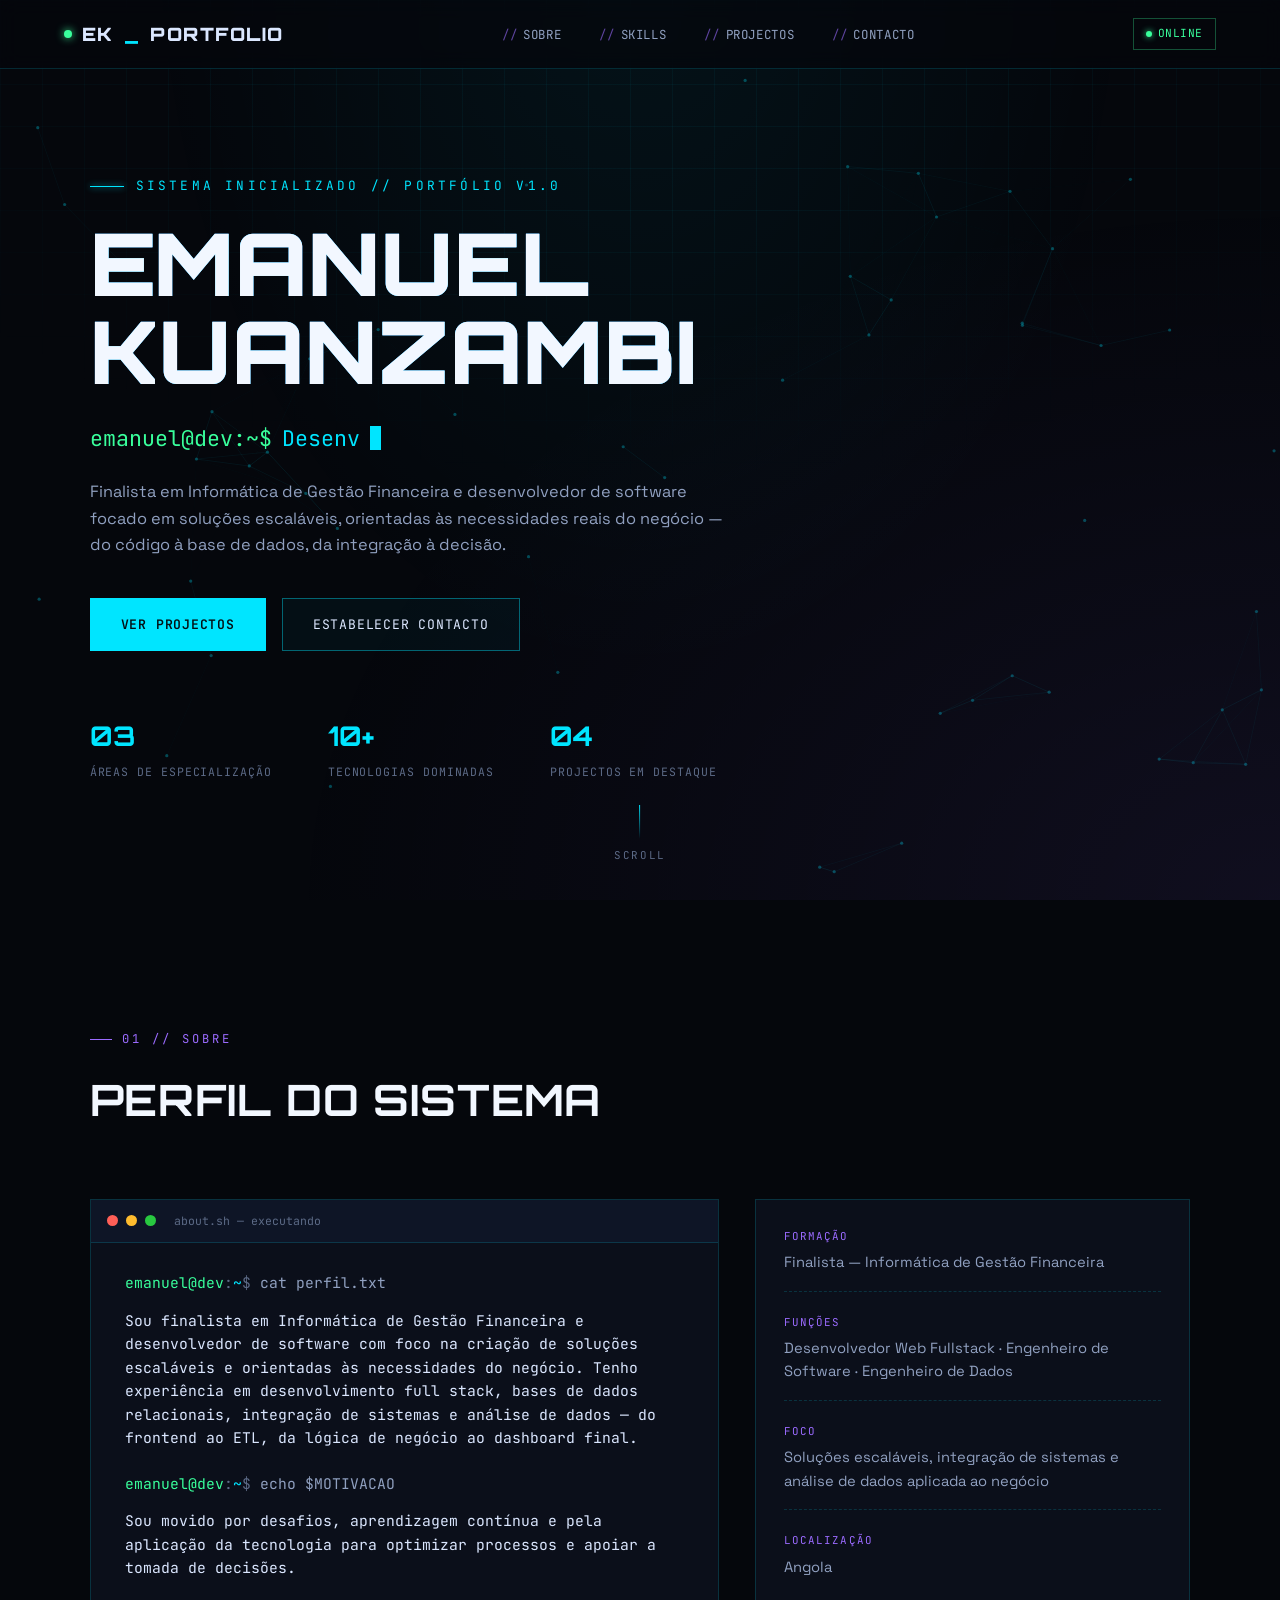
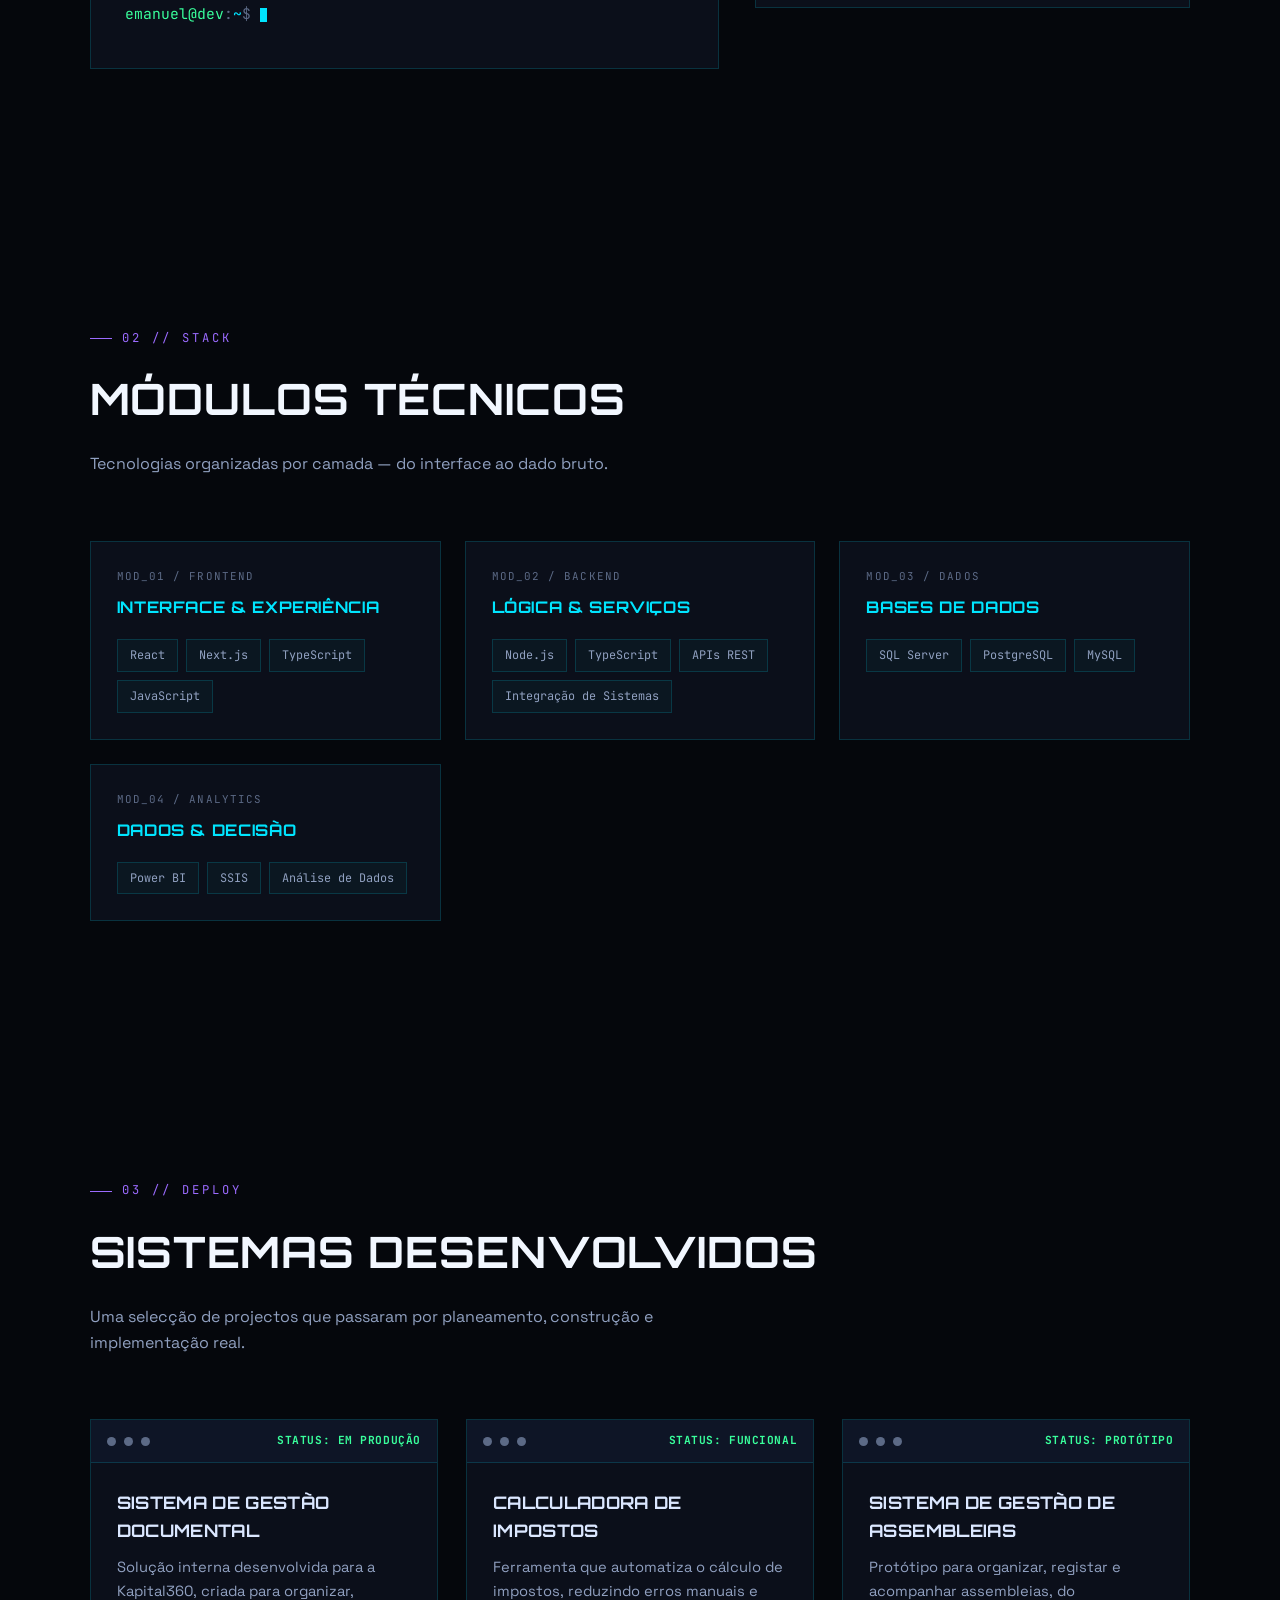
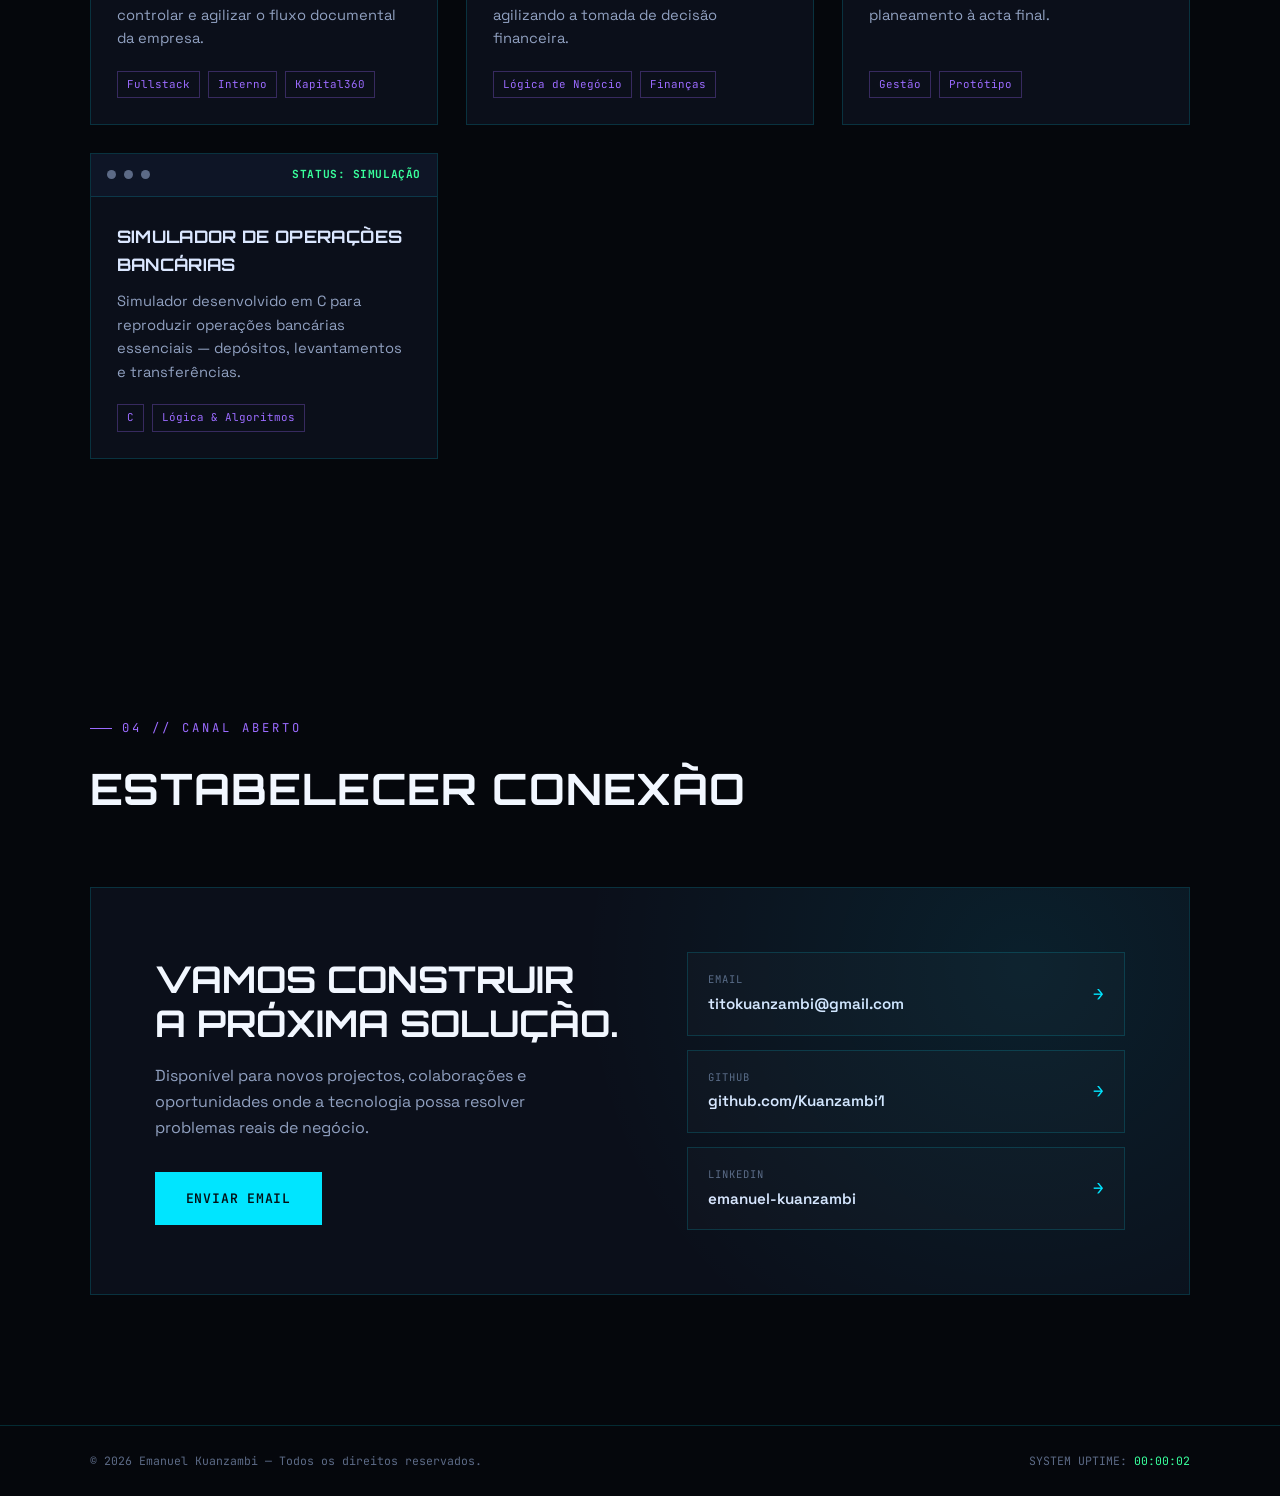
==== index.html @ a4ba8b44 "First Commit" ====
<!DOCTYPE html>
<html lang="pt">
<head>
<meta charset="UTF-8">
<meta name="viewport" content="width=device-width, initial-scale=1.0">
<title>Emanuel Kuanzambi — Engenheiro de Software</title>
<link rel="preconnect" href="https://fonts.googleapis.com">
<link rel="preconnect" href="https://fonts.gstatic.com" crossorigin>
<link href="https://fonts.googleapis.com/css2?family=Orbitron:wght@500;700;900&family=Space+Grotesk:wght@400;500;600;700&family=JetBrains+Mono:wght@400;500;600&display=swap" rel="stylesheet">
<style>
:root{
  --bg: #05070c;
  --bg-panel: #0b0f1a;
  --bg-panel-alt: #0e1526;
  --border: rgba(0, 229, 255, 0.16);
  --border-strong: rgba(0, 229, 255, 0.4);
  --cyan: #00e5ff;
  --violet: #9b6bff;
  --amber: #ffb238;
  --green: #39ff9c;
  --text: #dbe7ff;
  --text-dim: #90a0c0;
  --text-muted: #5c6a86;
  --font-display: 'Orbitron', sans-serif;
  --font-body: 'Space Grotesk', sans-serif;
  --font-mono: 'JetBrains Mono', monospace;
}

*{margin:0;padding:0;box-sizing:border-box;}
html{scroll-behavior:smooth;}
body{
  background:var(--bg);
  color:var(--text);
  font-family:var(--font-body);
  overflow-x:hidden;
  line-height:1.6;
}
::selection{background:var(--cyan);color:#000;}

/* scrollbar */
::-webkit-scrollbar{width:10px;}
::-webkit-scrollbar-track{background:var(--bg);}
::-webkit-scrollbar-thumb{background:linear-gradient(var(--cyan),var(--violet));border-radius:0;}

/* ---------- BOOT SCREEN ---------- */
#boot{
  position:fixed;inset:0;z-index:999;background:#03050a;
  display:flex;flex-direction:column;align-items:center;justify-content:center;
  font-family:var(--font-mono);color:var(--green);
  transition:opacity .6s ease, visibility .6s ease;
}
#boot.hide{opacity:0;visibility:hidden;pointer-events:none;}
#boot-log{
  width:min(520px,86vw);font-size:.8rem;line-height:1.9;color:var(--text-dim);min-height:220px;
}
#boot-log .ok{color:var(--green);}
#boot-log .tag{color:var(--cyan);}
#boot-bar{
  width:min(520px,86vw);height:4px;background:#111827;margin-top:18px;overflow:hidden;border:1px solid var(--border);
}
#boot-bar span{display:block;height:100%;width:0%;background:linear-gradient(90deg,var(--cyan),var(--violet));transition:width 1.6s ease;}

/* ---------- BACKGROUND CANVAS ---------- */
#circuit-bg{
  position:fixed;inset:0;z-index:0;opacity:.55;pointer-events:none;
}
.grid-overlay{
  position:fixed;inset:0;z-index:0;pointer-events:none;
  background-image:
    linear-gradient(rgba(0,229,255,.045) 1px, transparent 1px),
    linear-gradient(90deg, rgba(0,229,255,.045) 1px, transparent 1px);
  background-size:42px 42px;
  mask-image:radial-gradient(ellipse 80% 60% at 50% 0%, black 40%, transparent 90%);
}
.noise-vignette{
  position:fixed;inset:0;z-index:0;pointer-events:none;
  background:radial-gradient(ellipse at 50% -10%, rgba(0,229,255,.06), transparent 55%),
             radial-gradient(ellipse at 100% 100%, rgba(155,107,255,.08), transparent 55%);
}

/* ---------- LAYOUT SHELL ---------- */
main{position:relative;z-index:1;}

/* ---------- NAV ---------- */
nav{
  position:fixed;top:0;left:0;right:0;z-index:100;
  display:flex;align-items:center;justify-content:space-between;
  padding:18px clamp(20px,5vw,64px);
  background:rgba(5,7,12,.7);backdrop-filter:blur(10px);
  border-bottom:1px solid var(--border);
}
.logo{
  font-family:var(--font-display);font-weight:900;font-size:1.15rem;letter-spacing:.08em;
  color:var(--text);display:flex;align-items:center;gap:10px;
}
.logo .dot{width:8px;height:8px;background:var(--green);border-radius:50%;box-shadow:0 0 8px var(--green);animation:pulse 1.8s infinite;}
.logo span{color:var(--cyan);}
@keyframes pulse{0%,100%{opacity:1;}50%{opacity:.35;}}

.nav-links{display:flex;gap:clamp(16px,3vw,38px);list-style:none;}
.nav-links a{
  color:var(--text-dim);text-decoration:none;font-family:var(--font-mono);font-size:.78rem;
  letter-spacing:.05em;text-transform:uppercase;position:relative;transition:color .25s;
}
.nav-links a::before{content:"//";color:var(--violet);margin-right:6px;opacity:.6;}
.nav-links a:hover{color:var(--cyan);}
.nav-status{
  font-family:var(--font-mono);font-size:.7rem;color:var(--green);display:flex;align-items:center;gap:6px;
  border:1px solid rgba(57,255,156,.3);padding:6px 12px;letter-spacing:.05em;
}
.nav-status::before{content:"";width:6px;height:6px;background:var(--green);border-radius:50%;box-shadow:0 0 6px var(--green);}
.burger{display:none;background:none;border:1px solid var(--border-strong);color:var(--cyan);padding:8px 10px;font-family:var(--font-mono);cursor:pointer;}

/* ---------- HERO ---------- */
.hero{
  min-height:100vh;display:flex;flex-direction:column;align-items:flex-start;justify-content:center;
  padding:120px clamp(20px,7vw,90px) 60px;position:relative;
}
.eyebrow{
  font-family:var(--font-mono);font-size:.8rem;color:var(--cyan);letter-spacing:.25em;text-transform:uppercase;
  margin-bottom:22px;display:flex;align-items:center;gap:12px;
}
.eyebrow::before{content:"";width:34px;height:1px;background:var(--cyan);box-shadow:0 0 6px var(--cyan);}

.hero h1{
  font-family:var(--font-display);font-weight:900;
  font-size:clamp(2.4rem,7vw,5.4rem);letter-spacing:.01em;line-height:1.02;
  text-transform:uppercase;position:relative;color:#f2f7ff;
}
.hero h1 .glitch-wrap{position:relative;display:inline-block;}
.hero h1 .glitch-wrap::before,
.hero h1 .glitch-wrap::after{
  content:attr(data-text);position:absolute;top:0;left:0;width:100%;overflow:hidden;
  clip-path:inset(0 0 0 0);
}
.hero h1 .glitch-wrap::before{color:var(--cyan);z-index:-1;animation:glitchTop 5s infinite linear;}
.hero h1 .glitch-wrap::after{color:var(--violet);z-index:-2;animation:glitchBot 6s infinite linear;}
@keyframes glitchTop{
  0%,92%,100%{transform:translate(0,0);clip-path:inset(0 0 95% 0);opacity:0;}
  93%{transform:translate(-3px,-2px);clip-path:inset(10% 0 60% 0);opacity:.8;}
  95%{transform:translate(3px,1px);clip-path:inset(50% 0 20% 0);opacity:.8;}
  97%{transform:translate(-2px,0);clip-path:inset(0 0 95% 0);opacity:0;}
}
@keyframes glitchBot{
  0%,90%,100%{transform:translate(0,0);clip-path:inset(80% 0 0 0);opacity:0;}
  91%{transform:translate(3px,2px);clip-path:inset(70% 0 5% 0);opacity:.7;}
  94%{transform:translate(-3px,-1px);clip-path:inset(30% 0 40% 0);opacity:.7;}
  96%{transform:translate(2px,0);clip-path:inset(80% 0 0 0);opacity:0;}
}

.role-line{
  margin-top:26px;font-family:var(--font-mono);font-size:clamp(1rem,2.2vw,1.35rem);color:var(--text-dim);
  display:flex;align-items:center;gap:10px;min-height:1.6em;
}
.role-line .prompt{color:var(--green);}
.role-line #role-text{color:var(--cyan);}
.role-line .cursor{display:inline-block;width:.55em;height:1.1em;background:var(--cyan);animation:blink 1s steps(1) infinite;}
@keyframes blink{50%{opacity:0;}}

.hero p.tagline{
  margin-top:24px;max-width:640px;color:var(--text-dim);font-size:1.02rem;
}
.hero-ctas{display:flex;gap:16px;margin-top:40px;flex-wrap:wrap;}
.btn{
  font-family:var(--font-mono);font-size:.82rem;letter-spacing:.06em;text-transform:uppercase;
  padding:15px 30px;text-decoration:none;position:relative;transition:.25s;border:1px solid var(--border-strong);
  color:var(--text);background:rgba(0,229,255,.04);
}
.btn.primary{background:var(--cyan);color:#031015;border-color:var(--cyan);font-weight:600;}
.btn.primary:hover{box-shadow:0 0 24px rgba(0,229,255,.5);transform:translateY(-2px);}
.btn.ghost:hover{border-color:var(--cyan);color:var(--cyan);box-shadow:0 0 16px rgba(0,229,255,.2);transform:translateY(-2px);}

.hero-stats{
  display:flex;gap:clamp(20px,5vw,56px);margin-top:64px;flex-wrap:wrap;
}
.hero-stats .stat b{
  display:block;font-family:var(--font-display);font-size:1.7rem;color:var(--cyan);
}
.hero-stats .stat span{font-family:var(--font-mono);font-size:.72rem;color:var(--text-muted);text-transform:uppercase;letter-spacing:.08em;}

.scroll-cue{
  position:absolute;bottom:36px;left:50%;transform:translateX(-50%);
  font-family:var(--font-mono);font-size:.68rem;color:var(--text-muted);letter-spacing:.15em;
  display:flex;flex-direction:column;align-items:center;gap:8px;text-transform:uppercase;
}
.scroll-cue .line{width:1px;height:34px;background:linear-gradient(var(--cyan),transparent);animation:scrollmove 1.8s infinite;}
@keyframes scrollmove{0%{opacity:0;transform:scaleY(.3);transform-origin:top;}50%{opacity:1;transform:scaleY(1);}100%{opacity:0;transform:scaleY(.3);transform-origin:bottom;}}

/* ---------- SECTION SHELL ---------- */
section{padding:130px clamp(20px,7vw,90px);position:relative;}
.section-head{margin-bottom:64px;max-width:760px;}
.section-tag{
  font-family:var(--font-mono);font-size:.76rem;color:var(--violet);letter-spacing:.25em;text-transform:uppercase;
  display:flex;align-items:center;gap:10px;margin-bottom:16px;
}
.section-tag::before{content:"";width:22px;height:1px;background:var(--violet);}
.section-head h2{
  font-family:var(--font-display);font-weight:700;font-size:clamp(1.8rem,4vw,2.7rem);
  text-transform:uppercase;color:#f2f7ff;letter-spacing:.02em;
}
.section-head p{margin-top:18px;color:var(--text-dim);font-size:1rem;max-width:620px;}

.reveal{opacity:0;transform:translateY(28px);transition:opacity .7s ease, transform .7s ease;}
.reveal.in{opacity:1;transform:translateY(0);}

/* ---------- ABOUT ---------- */
.about-grid{
  display:grid;grid-template-columns:1.3fr .9fr;gap:36px;align-items:start;
}
.terminal{
  background:var(--bg-panel);border:1px solid var(--border);
}
.terminal-head{
  display:flex;align-items:center;gap:8px;padding:12px 16px;border-bottom:1px solid var(--border);
  background:var(--bg-panel-alt);
}
.terminal-head span{width:11px;height:11px;border-radius:50%;display:inline-block;}
.terminal-head span:nth-child(1){background:#ff5f57;}
.terminal-head span:nth-child(2){background:#febc2e;}
.terminal-head span:nth-child(3){background:#28c840;}
.terminal-head b{
  margin-left:10px;font-family:var(--font-mono);font-size:.72rem;color:var(--text-muted);font-weight:400;
}
.terminal-body{padding:28px clamp(18px,3vw,34px);font-family:var(--font-mono);font-size:.92rem;}
.terminal-body .line{margin-bottom:14px;color:var(--text-dim);}
.terminal-body .line .p1{color:var(--green);}
.terminal-body .line .p2{color:var(--cyan);}
.terminal-body .out{color:var(--text);padding-left:0;margin-bottom:22px;}
.terminal-body .comment{color:var(--text-muted);}

.info-panel{
  border:1px solid var(--border);background:var(--bg-panel);padding:28px;display:flex;flex-direction:column;gap:22px;
}
.info-row{border-bottom:1px dashed var(--border);padding-bottom:16px;}
.info-row:last-child{border-bottom:none;padding-bottom:0;}
.info-row .label{font-family:var(--font-mono);font-size:.68rem;color:var(--violet);text-transform:uppercase;letter-spacing:.1em;margin-bottom:6px;}
.info-row .value{font-family:var(--font-display);font-size:1.05rem;color:var(--text);}
.info-row .value.small{font-family:var(--font-body);font-size:.92rem;color:var(--text-dim);}

/* ---------- SKILLS ---------- */
.skills-grid{display:grid;grid-template-columns:repeat(auto-fit,minmax(260px,1fr));gap:24px;}
.skill-module{
  border:1px solid var(--border);background:var(--bg-panel);padding:26px;position:relative;overflow:hidden;
  transition:border-color .3s, transform .3s;
}
.skill-module::after{
  content:"";position:absolute;top:0;left:-100%;width:100%;height:2px;
  background:linear-gradient(90deg,transparent,var(--cyan),transparent);transition:left .8s;
}
.skill-module:hover{border-color:var(--border-strong);transform:translateY(-4px);}
.skill-module:hover::after{left:100%;}
.skill-module .mod-id{font-family:var(--font-mono);font-size:.68rem;color:var(--text-muted);letter-spacing:.1em;}
.skill-module h3{
  font-family:var(--font-display);font-size:1rem;text-transform:uppercase;color:var(--cyan);margin:10px 0 18px;
  letter-spacing:.04em;
}
.tag-list{display:flex;flex-wrap:wrap;gap:8px;}
.tag-list span{
  font-family:var(--font-mono);font-size:.74rem;padding:6px 12px;border:1px solid var(--border);color:var(--text-dim);
  background:rgba(0,229,255,.03);transition:.25s;
}
.tag-list span:hover{color:var(--cyan);border-color:var(--cyan);box-shadow:0 0 10px rgba(0,229,255,.25);}

/* ---------- PROJECTS ---------- */
.projects-grid{display:grid;grid-template-columns:repeat(auto-fit,minmax(320px,1fr));gap:28px;}
.project-card{
  border:1px solid var(--border);background:var(--bg-panel);display:flex;flex-direction:column;
  transition:transform .3s, box-shadow .3s, border-color .3s;
}
.project-card:hover{transform:translateY(-6px);border-color:var(--border-strong);box-shadow:0 18px 50px rgba(0,229,255,.08);}
.project-card .p-head{
  display:flex;align-items:center;gap:8px;padding:12px 16px;border-bottom:1px solid var(--border);background:var(--bg-panel-alt);
}
.project-card .p-head span{width:9px;height:9px;border-radius:50%;background:var(--text-muted);}
.project-card .p-head b{
  font-family:var(--font-mono);font-size:.7rem;color:var(--green);margin-left:auto;letter-spacing:.05em;
}
.project-card .p-body{padding:26px;flex:1;display:flex;flex-direction:column;}
.project-card h3{font-family:var(--font-display);font-size:1.08rem;color:var(--text);text-transform:uppercase;margin-bottom:12px;letter-spacing:.02em;}
.project-card p{color:var(--text-dim);font-size:.92rem;flex:1;}
.project-card .p-tags{display:flex;flex-wrap:wrap;gap:8px;margin-top:20px;}
.project-card .p-tags span{
  font-family:var(--font-mono);font-size:.68rem;color:var(--violet);border:1px solid rgba(155,107,255,.3);padding:4px 9px;
}

/* ---------- CONTACT ---------- */
.contact-panel{
  border:1px solid var(--border);background:var(--bg-panel);padding:clamp(30px,5vw,64px);
  display:grid;grid-template-columns:1.1fr 1fr;gap:50px;align-items:center;position:relative;overflow:hidden;
}
.contact-panel::before{
  content:"";position:absolute;inset:0;
  background:radial-gradient(circle at 85% 20%, rgba(0,229,255,.08), transparent 45%);
  pointer-events:none;
}
.contact-left h2{
  font-family:var(--font-display);font-size:clamp(1.6rem,3.4vw,2.3rem);text-transform:uppercase;color:#f2f7ff;line-height:1.2;
}
.contact-left p{margin-top:18px;color:var(--text-dim);max-width:440px;}
.contact-left .btn{margin-top:32px;display:inline-block;}

.connect-list{display:flex;flex-direction:column;gap:14px;}
.connect-item{
  display:flex;align-items:center;justify-content:space-between;gap:14px;
  border:1px solid var(--border);padding:18px 20px;text-decoration:none;color:var(--text);
  background:rgba(255,255,255,.015);transition:.25s;font-family:var(--font-mono);
}
.connect-item:hover{border-color:var(--cyan);background:rgba(0,229,255,.05);transform:translateX(4px);}
.connect-item .c-label{display:flex;flex-direction:column;gap:4px;}
.connect-item .c-label small{color:var(--text-muted);font-size:.66rem;letter-spacing:.1em;text-transform:uppercase;}
.connect-item .c-label b{font-family:var(--font-body);font-weight:600;font-size:.95rem;color:var(--text);}
.connect-item .arrow{color:var(--cyan);font-size:1.1rem;}

/* ---------- FOOTER ---------- */
footer{
  border-top:1px solid var(--border);padding:26px clamp(20px,7vw,90px);
  display:flex;justify-content:space-between;align-items:center;flex-wrap:wrap;gap:12px;
  font-family:var(--font-mono);font-size:.72rem;color:var(--text-muted);
}
footer .uptime{color:var(--green);}

/* ---------- RESPONSIVE ---------- */
@media (max-width:900px){
  .about-grid{grid-template-columns:1fr;}
  .contact-panel{grid-template-columns:1fr;}
  .nav-links{display:none;}
}

@media (prefers-reduced-motion: reduce){
  *{animation-duration:.001ms !important;animation-iteration-count:1 !important;transition-duration:.001ms !important;scroll-behavior:auto !important;}
}

a:focus-visible, button:focus-visible{outline:2px solid var(--cyan);outline-offset:3px;}
</style>
</head>
<body>

<div id="boot">
  <div id="boot-log"></div>
  <div id="boot-bar"><span></span></div>
</div>

<canvas id="circuit-bg"></canvas>
<div class="grid-overlay"></div>
<div class="noise-vignette"></div>

<nav>
  <div class="logo"><span class="dot"></span>EK<span>_</span>PORTFOLIO</div>
  <ul class="nav-links">
    <li><a href="#about">Sobre</a></li>
    <li><a href="#skills">Skills</a></li>
    <li><a href="#projects">Projectos</a></li>
    <li><a href="#contact">Contacto</a></li>
  </ul>
  <div class="nav-status">ONLINE</div>
</nav>

<main>
  <section class="hero">
    <div class="eyebrow">SISTEMA INICIALIZADO // PORTFÓLIO v1.0</div>
    <h1><span class="glitch-wrap" data-text="EMANUEL KUANZAMBI">EMANUEL KUANZAMBI</span></h1>
    <div class="role-line">
      <span class="prompt">emanuel@dev:~$</span>
      <span id="role-text"></span><span class="cursor"></span>
    </div>
    <p class="tagline">Finalista em Informática de Gestão Financeira e desenvolvedor de software focado em soluções escaláveis, orientadas às necessidades reais do negócio — do código à base de dados, da integração à decisão.</p>
    <div class="hero-ctas">
      <a href="#projects" class="btn primary">Ver Projectos</a>
      <a href="#contact" class="btn ghost">Estabelecer Contacto</a>
    </div>
    <div class="hero-stats">
      <div class="stat"><b>03</b><span>Áreas de Especialização</span></div>
      <div class="stat"><b>10+</b><span>Tecnologias Dominadas</span></div>
      <div class="stat"><b>04</b><span>Projectos em Destaque</span></div>
    </div>
    <div class="scroll-cue"><span class="line"></span>SCROLL</div>
  </section>

  <section id="about">
    <div class="section-head reveal">
      <div class="section-tag">01 // Sobre</div>
      <h2>Perfil do sistema</h2>
    </div>
    <div class="about-grid">
      <div class="terminal reveal">
        <div class="terminal-head">
          <span></span><span></span><span></span>
          <b>about.sh — executando</b>
        </div>
        <div class="terminal-body">
          <div class="line"><span class="p1">emanuel@dev</span><span class="comment">:</span><span class="p2">~</span><span class="comment">$</span> cat perfil.txt</div>
          <div class="out">Sou finalista em Informática de Gestão Financeira e desenvolvedor de software com foco na criação de soluções escaláveis e orientadas às necessidades do negócio. Tenho experiência em desenvolvimento full stack, bases de dados relacionais, integração de sistemas e análise de dados — do frontend ao ETL, da lógica de negócio ao dashboard final.</div>
          <div class="line"><span class="p1">emanuel@dev</span><span class="comment">:</span><span class="p2">~</span><span class="comment">$</span> echo $MOTIVACAO</div>
          <div class="out">Sou movido por desafios, aprendizagem contínua e pela aplicação da tecnologia para optimizar processos e apoiar a tomada de decisões.</div>
          <div class="line"><span class="p1">emanuel@dev</span><span class="comment">:</span><span class="p2">~</span><span class="comment">$</span> <span class="cursor" style="display:inline-block;width:.5em;height:1em;background:var(--cyan);vertical-align:middle;"></span></div>
        </div>
      </div>
      <div class="info-panel reveal">
        <div class="info-row">
          <div class="label">Formação</div>
          <div class="value small">Finalista — Informática de Gestão Financeira</div>
        </div>
        <div class="info-row">
          <div class="label">Funções</div>
          <div class="value small">Desenvolvedor Web Fullstack · Engenheiro de Software · Engenheiro de Dados</div>
        </div>
        <div class="info-row">
          <div class="label">Foco</div>
          <div class="value small">Soluções escaláveis, integração de sistemas e análise de dados aplicada ao negócio</div>
        </div>
        <div class="info-row">
          <div class="label">Localização</div>
          <div class="value small">Angola</div>
        </div>
      </div>
    </div>
  </section>

  <section id="skills">
    <div class="section-head reveal">
      <div class="section-tag">02 // Stack</div>
      <h2>Módulos técnicos</h2>
      <p>Tecnologias organizadas por camada — do interface ao dado bruto.</p>
    </div>
    <div class="skills-grid">
      <div class="skill-module reveal">
        <div class="mod-id">MOD_01 / FRONTEND</div>
        <h3>Interface &amp; Experiência</h3>
        <div class="tag-list">
          <span>React</span><span>Next.js</span><span>TypeScript</span><span>JavaScript</span>
        </div>
      </div>
      <div class="skill-module reveal">
        <div class="mod-id">MOD_02 / BACKEND</div>
        <h3>Lógica &amp; Serviços</h3>
        <div class="tag-list">
          <span>Node.js</span><span>TypeScript</span><span>APIs REST</span><span>Integração de Sistemas</span>
        </div>
      </div>
      <div class="skill-module reveal">
        <div class="mod-id">MOD_03 / DADOS</div>
        <h3>Bases de Dados</h3>
        <div class="tag-list">
          <span>SQL Server</span><span>PostgreSQL</span><span>MySQL</span>
        </div>
      </div>
      <div class="skill-module reveal">
        <div class="mod-id">MOD_04 / ANALYTICS</div>
        <h3>Dados &amp; Decisão</h3>
        <div class="tag-list">
          <span>Power BI</span><span>SSIS</span><span>Análise de Dados</span>
        </div>
      </div>
    </div>
  </section>

  <section id="projects">
    <div class="section-head reveal">
      <div class="section-tag">03 // Deploy</div>
      <h2>Sistemas desenvolvidos</h2>
      <p>Uma selecção de projectos que passaram por planeamento, construção e implementação real.</p>
    </div>
    <div class="projects-grid">
      <div class="project-card reveal">
        <div class="p-head"><span></span><span></span><span></span><b>STATUS: EM PRODUÇÃO</b></div>
        <div class="p-body">
          <h3>Sistema de Gestão Documental</h3>
          <p>Solução interna desenvolvida para a Kapital360, criada para organizar, controlar e agilizar o fluxo documental da empresa.</p>
          <div class="p-tags"><span>Fullstack</span><span>Interno</span><span>Kapital360</span></div>
        </div>
      </div>
      <div class="project-card reveal">
        <div class="p-head"><span></span><span></span><span></span><b>STATUS: FUNCIONAL</b></div>
        <div class="p-body">
          <h3>Calculadora de Impostos</h3>
          <p>Ferramenta que automatiza o cálculo de impostos, reduzindo erros manuais e agilizando a tomada de decisão financeira.</p>
          <div class="p-tags"><span>Lógica de Negócio</span><span>Finanças</span></div>
        </div>
      </div>
      <div class="project-card reveal">
        <div class="p-head"><span></span><span></span><span></span><b>STATUS: PROTÓTIPO</b></div>
        <div class="p-body">
          <h3>Sistema de Gestão de Assembleias</h3>
          <p>Protótipo para organizar, registar e acompanhar assembleias, do planeamento à acta final.</p>
          <div class="p-tags"><span>Gestão</span><span>Protótipo</span></div>
        </div>
      </div>
      <div class="project-card reveal">
        <div class="p-head"><span></span><span></span><span></span><b>STATUS: SIMULAÇÃO</b></div>
        <div class="p-body">
          <h3>Simulador de Operações Bancárias</h3>
          <p>Simulador desenvolvido em C para reproduzir operações bancárias essenciais — depósitos, levantamentos e transferências.</p>
          <div class="p-tags"><span>C</span><span>Lógica &amp; Algoritmos</span></div>
        </div>
      </div>
    </div>
  </section>

  <section id="contact">
    <div class="section-head reveal">
      <div class="section-tag">04 // Canal Aberto</div>
      <h2>Estabelecer conexão</h2>
    </div>
    <div class="contact-panel reveal">
      <div class="contact-left">
        <h2>Vamos construir<br>a próxima solução.</h2>
        <p>Disponível para novos projectos, colaborações e oportunidades onde a tecnologia possa resolver problemas reais de negócio.</p>
        <a href="mailto:titokuanzambi@gmail.com" class="btn primary">Enviar email</a>
      </div>
      <div class="connect-list">
        <a class="connect-item" href="mailto:titokuanzambi@gmail.com">
          <span class="c-label"><small>Email</small><b>titokuanzambi@gmail.com</b></span>
          <span class="arrow">→</span>
        </a>
        <a class="connect-item" href="https://github.com/Kuanzambi1" target="_blank" rel="noopener">
          <span class="c-label"><small>GitHub</small><b>github.com/Kuanzambi1</b></span>
          <span class="arrow">→</span>
        </a>
        <a class="connect-item" href="https://www.linkedin.com/in/emanuel-kuanzambi-23621225a/" target="_blank" rel="noopener">
          <span class="c-label"><small>LinkedIn</small><b>emanuel-kuanzambi</b></span>
          <span class="arrow">→</span>
        </a>
      </div>
    </div>
  </section>
</main>

<footer>
  <div>© <span id="year"></span> Emanuel Kuanzambi — Todos os direitos reservados.</div>
  <div>SYSTEM UPTIME: <span class="uptime" id="uptime">00:00:00</span></div>
</footer>

<script>
document.getElementById('year').textContent = new Date().getFullYear();

/* ---------- BOOT SEQUENCE ---------- */
const bootLogEl = document.getElementById('boot-log');
const bootBar = document.querySelector('#boot-bar span');
const bootLines = [
  ['> iniciando kernel de portfólio...', 'ok'],
  ['> a carregar módulo <span class="tag">FRONTEND</span>...', 'ok'],
  ['> a carregar módulo <span class="tag">BACKEND</span>...', 'ok'],
  ['> a carregar módulo <span class="tag">DADOS</span>...', 'ok'],
  ['> a estabelecer perfil: EMANUEL KUANZAMBI', 'ok'],
  ['> todos os sistemas operacionais.', 'ok']
];
let bootDelay = 160;
bootLines.forEach((l, i) => {
  setTimeout(() => {
    const div = document.createElement('div');
    div.innerHTML = l[0];
    if(l[1]==='ok'){ div.innerHTML += ' <span class="ok">[OK]</span>'; }
    bootLogEl.appendChild(div);
  }, bootDelay * (i+1));
});
setTimeout(()=>{ bootBar.style.width = '100%'; }, 120);
setTimeout(()=>{
  document.getElementById('boot').classList.add('hide');
}, 1700);

/* ---------- ROLE TYPEWRITER ---------- */
const roles = ['Desenvolvedor Web Fullstack', 'Engenheiro de Software', 'Engenheiro de Dados'];
const roleEl = document.getElementById('role-text');
let ri = 0, ci = 0, deleting = false;
function typeRole(){
  const current = roles[ri];
  if(!deleting){
    ci++;
    roleEl.textContent = current.slice(0, ci);
    if(ci === current.length){ deleting = true; setTimeout(typeRole, 1400); return; }
  } else {
    ci--;
    roleEl.textContent = current.slice(0, ci);
    if(ci === 0){ deleting = false; ri = (ri+1) % roles.length; }
  }
  setTimeout(typeRole, deleting ? 35 : 65);
}
setTimeout(typeRole, 1900);

/* ---------- SCROLL REVEAL ---------- */
const reveals = document.querySelectorAll('.reveal');
const io = new IntersectionObserver((entries)=>{
  entries.forEach(e=>{ if(e.isIntersecting){ e.target.classList.add('in'); io.unobserve(e.target); } });
}, {threshold:.15});
reveals.forEach(el=>io.observe(el));

/* ---------- UPTIME COUNTER ---------- */
const start = Date.now();
setInterval(()=>{
  const diff = Math.floor((Date.now()-start)/1000);
  const h = String(Math.floor(diff/3600)).padStart(2,'0');
  const m = String(Math.floor((diff%3600)/60)).padStart(2,'0');
  const s = String(diff%60).padStart(2,'0');
  document.getElementById('uptime').textContent = `${h}:${m}:${s}`;
}, 1000);

/* ---------- CIRCUIT CANVAS BACKGROUND ---------- */
const canvas = document.getElementById('circuit-bg');
const ctx = canvas.getContext('2d');
let w, h, nodes = [];
const reduceMotion = window.matchMedia('(prefers-reduced-motion: reduce)').matches;

function resize(){
  w = canvas.width = window.innerWidth;
  h = canvas.height = window.innerHeight;
}
resize();
window.addEventListener('resize', resize);

const NODE_COUNT = Math.min(70, Math.floor((window.innerWidth*window.innerHeight)/22000));
for(let i=0;i<NODE_COUNT;i++){
  nodes.push({
    x: Math.random()*w,
    y: Math.random()*h,
    vx: (Math.random()-0.5)*0.25,
    vy: (Math.random()-0.5)*0.25
  });
}

const mouse = {x:-9999, y:-9999};
window.addEventListener('mousemove', e=>{ mouse.x = e.clientX; mouse.y = e.clientY; });

function draw(){
  ctx.clearRect(0,0,w,h);
  for(let i=0;i<nodes.length;i++){
    const n = nodes[i];
    n.x += n.vx; n.y += n.vy;
    if(n.x<0||n.x>w) n.vx*=-1;
    if(n.y<0||n.y>h) n.vy*=-1;

    for(let j=i+1;j<nodes.length;j++){
      const m = nodes[j];
      const dx = n.x-m.x, dy = n.y-m.y;
      const dist = Math.sqrt(dx*dx+dy*dy);
      if(dist < 140){
        ctx.strokeStyle = `rgba(0,229,255,${(1-dist/140)*0.18})`;
        ctx.lineWidth = 1;
        ctx.beginPath();
        ctx.moveTo(n.x,n.y);
        ctx.lineTo(m.x,m.y);
        ctx.stroke();
      }
    }
    const dxm = n.x-mouse.x, dym = n.y-mouse.y;
    const dm = Math.sqrt(dxm*dxm+dym*dym);
    if(dm < 180){
      ctx.strokeStyle = `rgba(155,107,255,${(1-dm/180)*0.35})`;
      ctx.beginPath();
      ctx.moveTo(n.x,n.y);
      ctx.lineTo(mouse.x,mouse.y);
      ctx.stroke();
    }

    ctx.fillStyle = 'rgba(0,229,255,0.55)';
    ctx.beginPath();
    ctx.arc(n.x,n.y,1.6,0,Math.PI*2);
    ctx.fill();
  }
  if(!reduceMotion) requestAnimationFrame(draw);
}
draw();
</script>
</body>
</html>
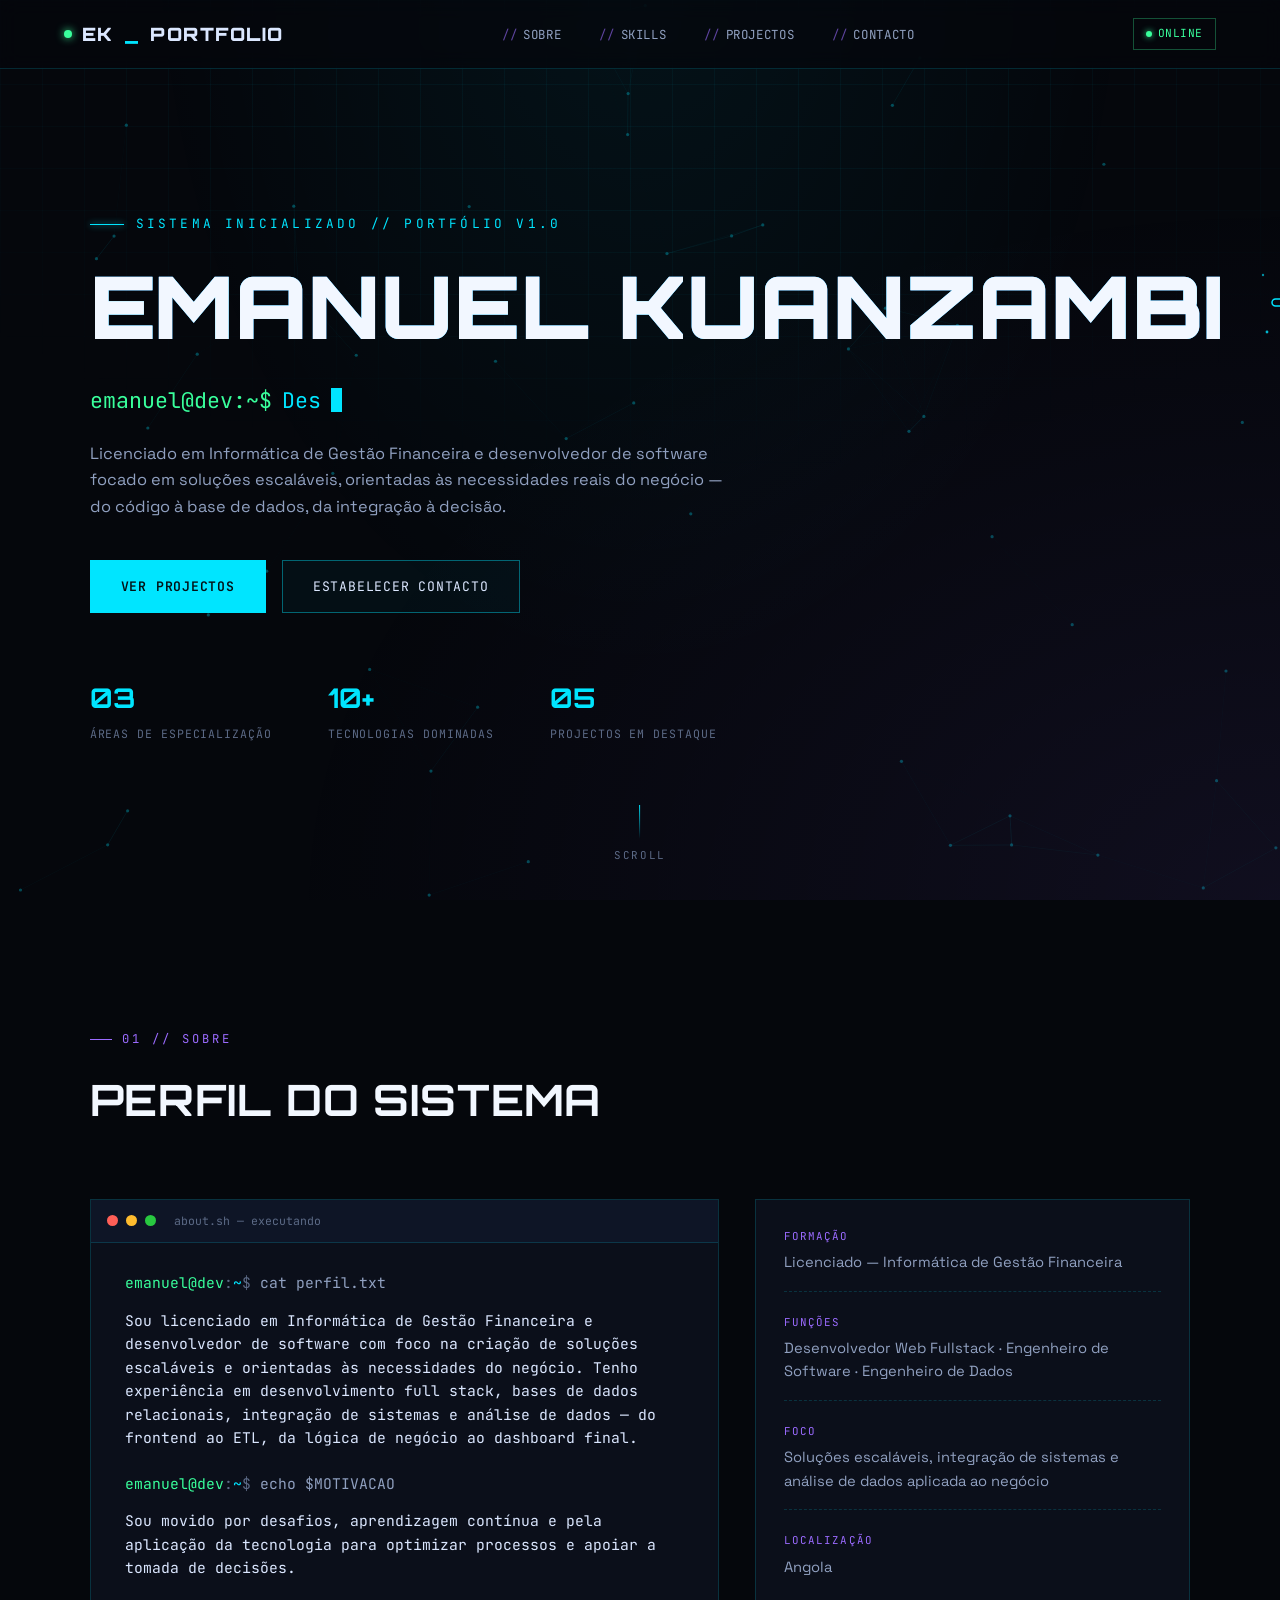
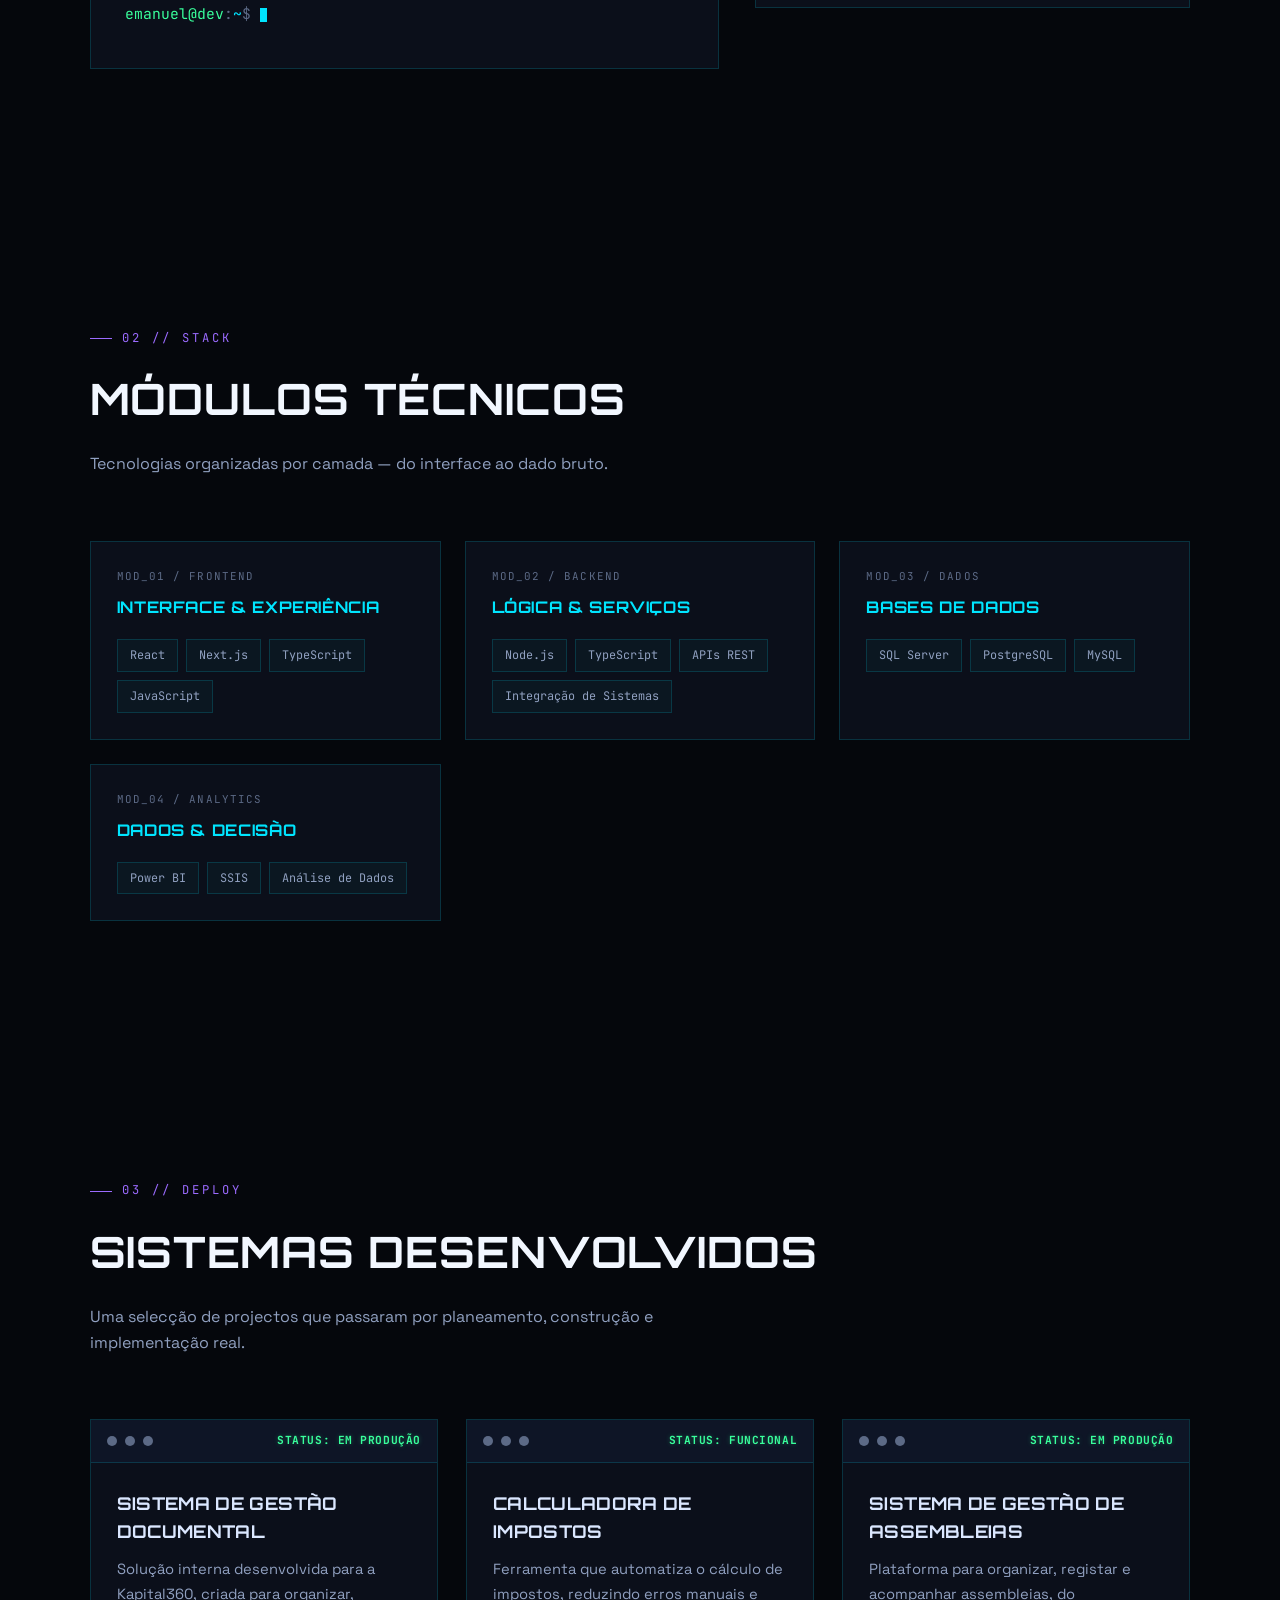
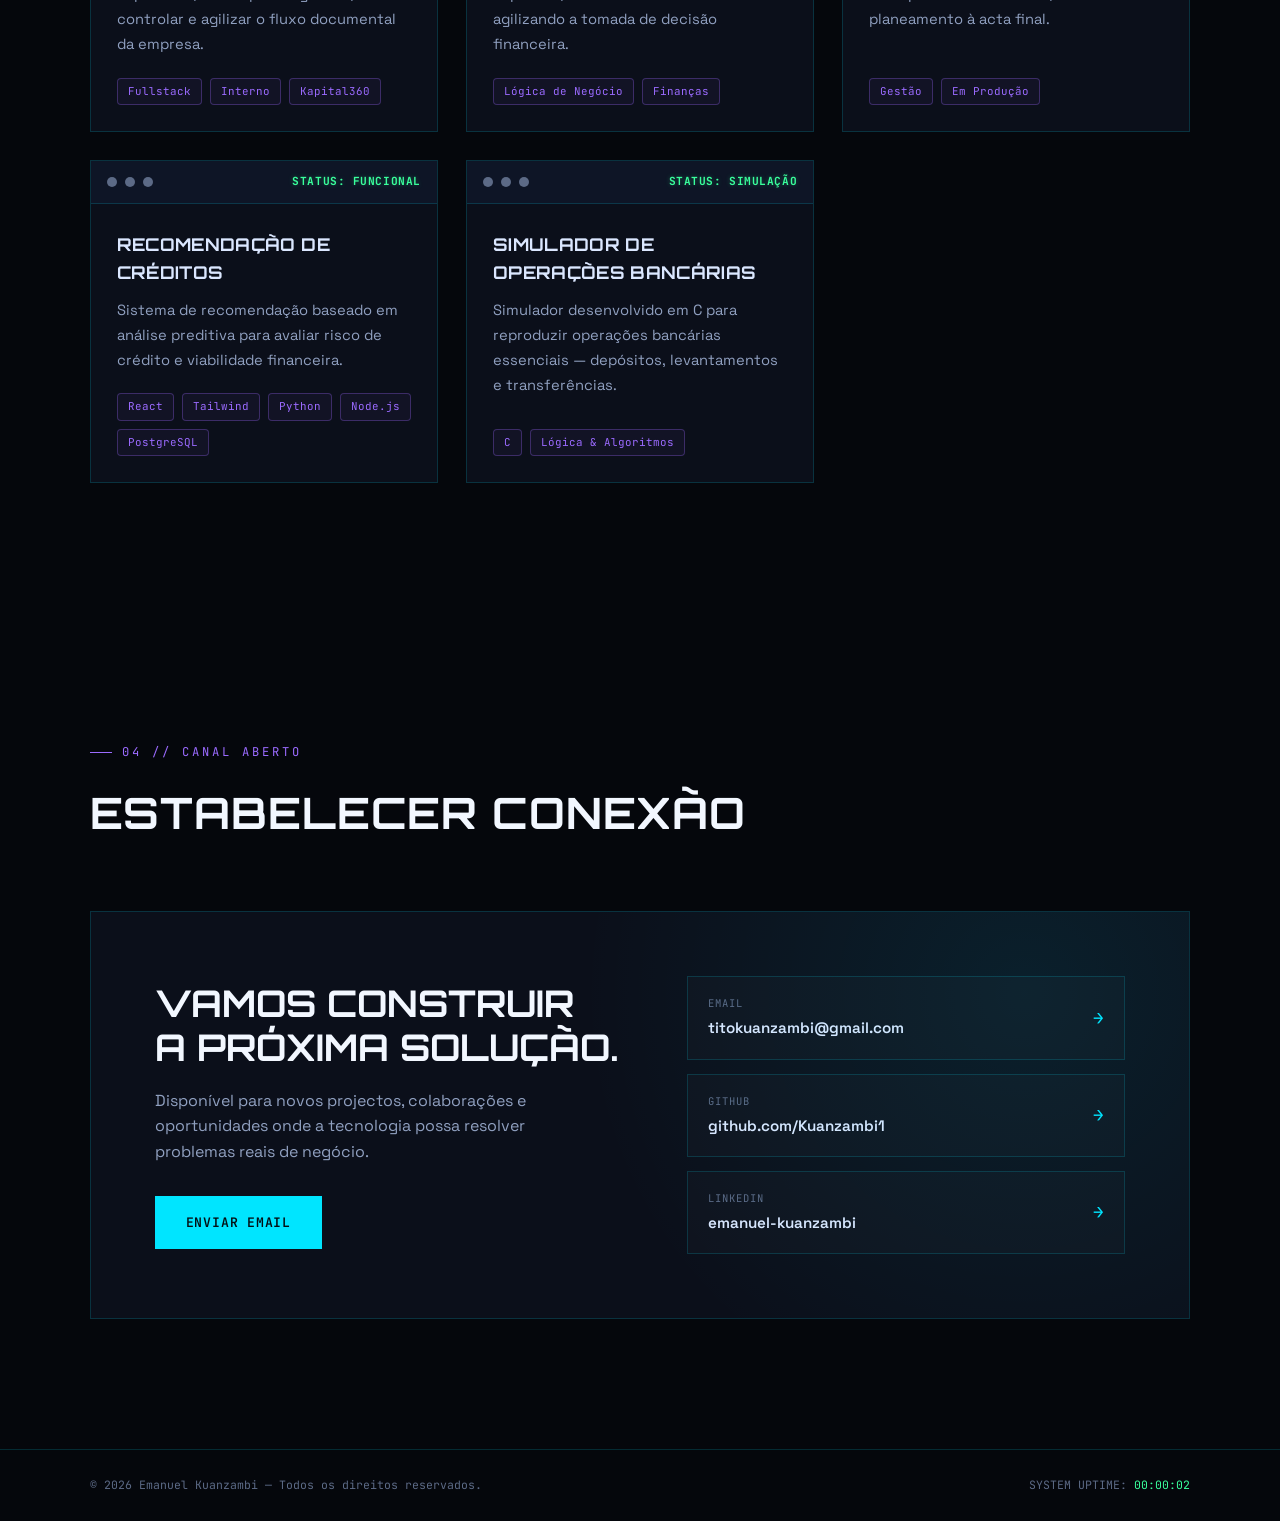
==== commit b920c243: "Adição de projecto" ====
--- a/index.html
+++ b/index.html
@@ -124,8 +124,9 @@
 
 .hero h1{
   font-family:var(--font-display);font-weight:900;
-  font-size:clamp(2.4rem,7vw,5.4rem);letter-spacing:.01em;line-height:1.02;
+  font-size:clamp(2.4rem,7vw,5.4rem);letter-spacing:.01em;line-height:1.1;
   text-transform:uppercase;position:relative;color:#f2f7ff;
+  display:flex;align-items:center;gap:clamp(10px,2vw,28px);white-space:nowrap;
 }
 .hero h1 .glitch-wrap{position:relative;display:inline-block;}
 .hero h1 .glitch-wrap::before,
@@ -148,6 +149,20 @@
   96%{transform:translate(2px,0);clip-path:inset(80% 0 0 0);opacity:0;}
 }
 
+.astro-container{
+  flex-shrink:0;width:clamp(64px,8vw,100px);height:clamp(64px,8vw,100px);
+  animation:astroFloat 4s ease-in-out infinite;
+}
+@keyframes astroFloat{
+  0%,100%{transform:translateY(0) rotate(-3deg);}
+  25%{transform:translateY(-6px) rotate(-1deg);}
+  50%{transform:translateY(-12px) rotate(3deg);}
+  75%{transform:translateY(-4px) rotate(1deg);}
+}
+@media (max-width:600px){
+  .astro-container{width:48px;height:48px;}
+}
+
 .role-line{
   margin-top:26px;font-family:var(--font-mono);font-size:clamp(1rem,2.2vw,1.35rem);color:var(--text-dim);
   display:flex;align-items:center;gap:10px;min-height:1.6em;
@@ -265,23 +280,33 @@
 .projects-grid{display:grid;grid-template-columns:repeat(auto-fit,minmax(320px,1fr));gap:28px;}
 .project-card{
   border:1px solid var(--border);background:var(--bg-panel);display:flex;flex-direction:column;
-  transition:transform .3s, box-shadow .3s, border-color .3s;
-}
-.project-card:hover{transform:translateY(-6px);border-color:var(--border-strong);box-shadow:0 18px 50px rgba(0,229,255,.08);}
+  transition:transform .4s cubic-bezier(0.175, 0.885, 0.32, 1.275), box-shadow .4s, border-color .4s;
+  position: relative; overflow: hidden;
+}
+.project-card::before{
+  content: ""; position: absolute; inset: 0; background: radial-gradient(800px circle at var(--mouse-x, 0) var(--mouse-y, 0), rgba(0,229,255,0.06), transparent 40%); opacity: 0; transition: opacity 0.5s; pointer-events: none;
+}
+.project-card:hover::before { opacity: 1; }
+.project-card:hover{transform:translateY(-8px) scale(1.02);border-color:var(--border-strong);box-shadow:0 20px 60px rgba(0,229,255,.12), 0 0 20px rgba(0,229,255,.05) inset;}
 .project-card .p-head{
   display:flex;align-items:center;gap:8px;padding:12px 16px;border-bottom:1px solid var(--border);background:var(--bg-panel-alt);
 }
-.project-card .p-head span{width:9px;height:9px;border-radius:50%;background:var(--text-muted);}
+.project-card .p-head span{width:10px;height:10px;border-radius:50%;background:var(--text-muted); transition: 0.3s;}
+.project-card:hover .p-head span.red { background: #ff5f57; box-shadow: 0 0 8px #ff5f57; }
+.project-card:hover .p-head span.yellow { background: #febc2e; box-shadow: 0 0 8px #febc2e; }
+.project-card:hover .p-head span.green { background: #28c840; box-shadow: 0 0 8px #28c840; }
 .project-card .p-head b{
-  font-family:var(--font-mono);font-size:.7rem;color:var(--green);margin-left:auto;letter-spacing:.05em;
-}
-.project-card .p-body{padding:26px;flex:1;display:flex;flex-direction:column;}
-.project-card h3{font-family:var(--font-display);font-size:1.08rem;color:var(--text);text-transform:uppercase;margin-bottom:12px;letter-spacing:.02em;}
-.project-card p{color:var(--text-dim);font-size:.92rem;flex:1;}
+  font-family:var(--font-mono);font-size:.7rem;color:var(--green);margin-left:auto;letter-spacing:.05em; text-shadow: 0 0 5px rgba(57,255,156,.3);
+}
+.project-card .p-body{padding:26px;flex:1;display:flex;flex-direction:column; position: relative; z-index: 2;}
+.project-card h3{font-family:var(--font-display);font-size:1.1rem;color:var(--text);text-transform:uppercase;margin-bottom:12px;letter-spacing:.02em; transition: color 0.3s;}
+.project-card:hover h3{color:var(--cyan); text-shadow: 0 0 8px rgba(0,229,255,.3);}
+.project-card p{color:var(--text-dim);font-size:.92rem;flex:1; line-height: 1.7;}
 .project-card .p-tags{display:flex;flex-wrap:wrap;gap:8px;margin-top:20px;}
 .project-card .p-tags span{
-  font-family:var(--font-mono);font-size:.68rem;color:var(--violet);border:1px solid rgba(155,107,255,.3);padding:4px 9px;
-}
+  font-family:var(--font-mono);font-size:.68rem;color:var(--violet);border:1px solid rgba(155,107,255,.3);padding:4px 10px; border-radius: 4px; transition: 0.3s; background: rgba(155,107,255,.05);
+}
+.project-card:hover .p-tags span{ border-color: var(--violet); box-shadow: 0 0 10px rgba(155,107,255,.2); background: rgba(155,107,255,.1); }
 
 /* ---------- CONTACT ---------- */
 .contact-panel{
@@ -358,12 +383,12 @@
 <main>
   <section class="hero">
     <div class="eyebrow">SISTEMA INICIALIZADO // PORTFÓLIO v1.0</div>
-    <h1><span class="glitch-wrap" data-text="EMANUEL KUANZAMBI">EMANUEL KUANZAMBI</span></h1>
+    <h1><span class="glitch-wrap" data-text="EMANUEL KUANZAMBI">EMANUEL KUANZAMBI</span><span class="astro-container" aria-hidden="true"><svg viewBox="0 0 100 120" fill="none" xmlns="http://www.w3.org/2000/svg"><circle cx="50" cy="22" r="18" stroke="var(--cyan)" stroke-width="1.6"/><circle cx="50" cy="22" r="13" fill="var(--bg-panel)" stroke="var(--border-strong)" stroke-width=".8"/><path d="M42 19q8-6 16 0" stroke="var(--cyan)" stroke-width="1.2" opacity=".5"/><rect x="35" y="40" width="30" height="32" rx="7" stroke="var(--cyan)" stroke-width="1.6"/><circle cx="50" cy="52" r="4.5" fill="var(--amber)" opacity=".7"/><rect x="38" y="46" width="24" height="1.5" rx=".8" fill="var(--cyan)" opacity=".25"/><rect x="23" y="42" width="13" height="7" rx="3.5" stroke="var(--cyan)" stroke-width="1.5"/><rect x="64" y="42" width="13" height="7" rx="3.5" stroke="var(--cyan)" stroke-width="1.5"/><rect x="37" y="70" width="11" height="20" rx="5" stroke="var(--cyan)" stroke-width="1.5"/><rect x="52" y="70" width="11" height="20" rx="5" stroke="var(--cyan)" stroke-width="1.5"/><rect x="35" y="88" width="14" height="6" rx="3" stroke="var(--cyan)" stroke-width="1"/><rect x="51" y="88" width="14" height="6" rx="3" stroke="var(--cyan)" stroke-width="1"/><rect x="46" y="34" width="8" height="13" rx="3" fill="var(--bg-panel-alt)" stroke="var(--border)" stroke-width=".8"/><ellipse cx="50" cy="107" rx="4" ry="9" fill="var(--amber)" opacity=".5"><animate attributeName="ry" values="9;13;9" dur=".6s" repeatCount="indefinite"/></ellipse><circle cx="14" cy="18" r="1.2" fill="var(--cyan)" opacity=".5"><animate attributeName="opacity" values=".5;1;.5" dur="1.8s" repeatCount="indefinite"/></circle><circle cx="86" cy="44" r="1" fill="var(--violet)" opacity=".4"><animate attributeName="opacity" values=".4;1;.4" dur="2.2s" repeatCount="indefinite"/></circle><circle cx="18" cy="75" r="1.4" fill="var(--cyan)" opacity=".4"><animate attributeName="opacity" values=".4;1;.4" dur="1.5s" repeatCount="indefinite"/></circle></svg></span></h1>
     <div class="role-line">
       <span class="prompt">emanuel@dev:~$</span>
       <span id="role-text"></span><span class="cursor"></span>
     </div>
-    <p class="tagline">Finalista em Informática de Gestão Financeira e desenvolvedor de software focado em soluções escaláveis, orientadas às necessidades reais do negócio — do código à base de dados, da integração à decisão.</p>
+    <p class="tagline">Licenciado em Informática de Gestão Financeira e desenvolvedor de software focado em soluções escaláveis, orientadas às necessidades reais do negócio — do código à base de dados, da integração à decisão.</p>
     <div class="hero-ctas">
       <a href="#projects" class="btn primary">Ver Projectos</a>
       <a href="#contact" class="btn ghost">Estabelecer Contacto</a>
@@ -371,7 +396,7 @@
     <div class="hero-stats">
       <div class="stat"><b>03</b><span>Áreas de Especialização</span></div>
       <div class="stat"><b>10+</b><span>Tecnologias Dominadas</span></div>
-      <div class="stat"><b>04</b><span>Projectos em Destaque</span></div>
+      <div class="stat"><b>05</b><span>Projectos em Destaque</span></div>
     </div>
     <div class="scroll-cue"><span class="line"></span>SCROLL</div>
   </section>
@@ -389,7 +414,7 @@
         </div>
         <div class="terminal-body">
           <div class="line"><span class="p1">emanuel@dev</span><span class="comment">:</span><span class="p2">~</span><span class="comment">$</span> cat perfil.txt</div>
-          <div class="out">Sou finalista em Informática de Gestão Financeira e desenvolvedor de software com foco na criação de soluções escaláveis e orientadas às necessidades do negócio. Tenho experiência em desenvolvimento full stack, bases de dados relacionais, integração de sistemas e análise de dados — do frontend ao ETL, da lógica de negócio ao dashboard final.</div>
+          <div class="out">Sou licenciado em Informática de Gestão Financeira e desenvolvedor de software com foco na criação de soluções escaláveis e orientadas às necessidades do negócio. Tenho experiência em desenvolvimento full stack, bases de dados relacionais, integração de sistemas e análise de dados — do frontend ao ETL, da lógica de negócio ao dashboard final.</div>
           <div class="line"><span class="p1">emanuel@dev</span><span class="comment">:</span><span class="p2">~</span><span class="comment">$</span> echo $MOTIVACAO</div>
           <div class="out">Sou movido por desafios, aprendizagem contínua e pela aplicação da tecnologia para optimizar processos e apoiar a tomada de decisões.</div>
           <div class="line"><span class="p1">emanuel@dev</span><span class="comment">:</span><span class="p2">~</span><span class="comment">$</span> <span class="cursor" style="display:inline-block;width:.5em;height:1em;background:var(--cyan);vertical-align:middle;"></span></div>
@@ -398,7 +423,7 @@
       <div class="info-panel reveal">
         <div class="info-row">
           <div class="label">Formação</div>
-          <div class="value small">Finalista — Informática de Gestão Financeira</div>
+          <div class="value small">Licenciado — Informática de Gestão Financeira</div>
         </div>
         <div class="info-row">
           <div class="label">Funções</div>
@@ -462,7 +487,7 @@
     </div>
     <div class="projects-grid">
       <div class="project-card reveal">
-        <div class="p-head"><span></span><span></span><span></span><b>STATUS: EM PRODUÇÃO</b></div>
+        <div class="p-head"><span class="red"></span><span class="yellow"></span><span class="green"></span><b>STATUS: EM PRODUÇÃO</b></div>
         <div class="p-body">
           <h3>Sistema de Gestão Documental</h3>
           <p>Solução interna desenvolvida para a Kapital360, criada para organizar, controlar e agilizar o fluxo documental da empresa.</p>
@@ -470,7 +495,7 @@
         </div>
       </div>
       <div class="project-card reveal">
-        <div class="p-head"><span></span><span></span><span></span><b>STATUS: FUNCIONAL</b></div>
+        <div class="p-head"><span class="red"></span><span class="yellow"></span><span class="green"></span><b>STATUS: FUNCIONAL</b></div>
         <div class="p-body">
           <h3>Calculadora de Impostos</h3>
           <p>Ferramenta que automatiza o cálculo de impostos, reduzindo erros manuais e agilizando a tomada de decisão financeira.</p>
@@ -478,15 +503,23 @@
         </div>
       </div>
       <div class="project-card reveal">
-        <div class="p-head"><span></span><span></span><span></span><b>STATUS: PROTÓTIPO</b></div>
+        <div class="p-head"><span class="red"></span><span class="yellow"></span><span class="green"></span><b>STATUS: EM PRODUÇÃO</b></div>
         <div class="p-body">
           <h3>Sistema de Gestão de Assembleias</h3>
-          <p>Protótipo para organizar, registar e acompanhar assembleias, do planeamento à acta final.</p>
-          <div class="p-tags"><span>Gestão</span><span>Protótipo</span></div>
+          <p>Plataforma para organizar, registar e acompanhar assembleias, do planeamento à acta final.</p>
+          <div class="p-tags"><span>Gestão</span><span>Em Produção</span></div>
         </div>
       </div>
       <div class="project-card reveal">
-        <div class="p-head"><span></span><span></span><span></span><b>STATUS: SIMULAÇÃO</b></div>
+        <div class="p-head"><span class="red"></span><span class="yellow"></span><span class="green"></span><b>STATUS: FUNCIONAL</b></div>
+        <div class="p-body">
+          <h3>Recomendação de Créditos</h3>
+          <p>Sistema de recomendação baseado em análise preditiva para avaliar risco de crédito e viabilidade financeira.</p>
+          <div class="p-tags"><span>React</span><span>Tailwind</span><span>Python</span><span>Node.js</span><span>PostgreSQL</span></div>
+        </div>
+      </div>
+      <div class="project-card reveal">
+        <div class="p-head"><span class="red"></span><span class="yellow"></span><span class="green"></span><b>STATUS: SIMULAÇÃO</b></div>
         <div class="p-body">
           <h3>Simulador de Operações Bancárias</h3>
           <p>Simulador desenvolvido em C para reproduzir operações bancárias essenciais — depósitos, levantamentos e transferências.</p>
@@ -584,6 +617,17 @@
 }, {threshold:.15});
 reveals.forEach(el=>io.observe(el));
 
+/* ---------- CARDS HOVER EFFECT ---------- */
+document.querySelectorAll('.project-card').forEach(card => {
+  card.addEventListener('mousemove', e => {
+    const rect = card.getBoundingClientRect();
+    const x = e.clientX - rect.left;
+    const y = e.clientY - rect.top;
+    card.style.setProperty('--mouse-x', `${x}px`);
+    card.style.setProperty('--mouse-y', `${y}px`);
+  });
+});
+
 /* ---------- UPTIME COUNTER ---------- */
 const start = Date.now();
 setInterval(()=>{
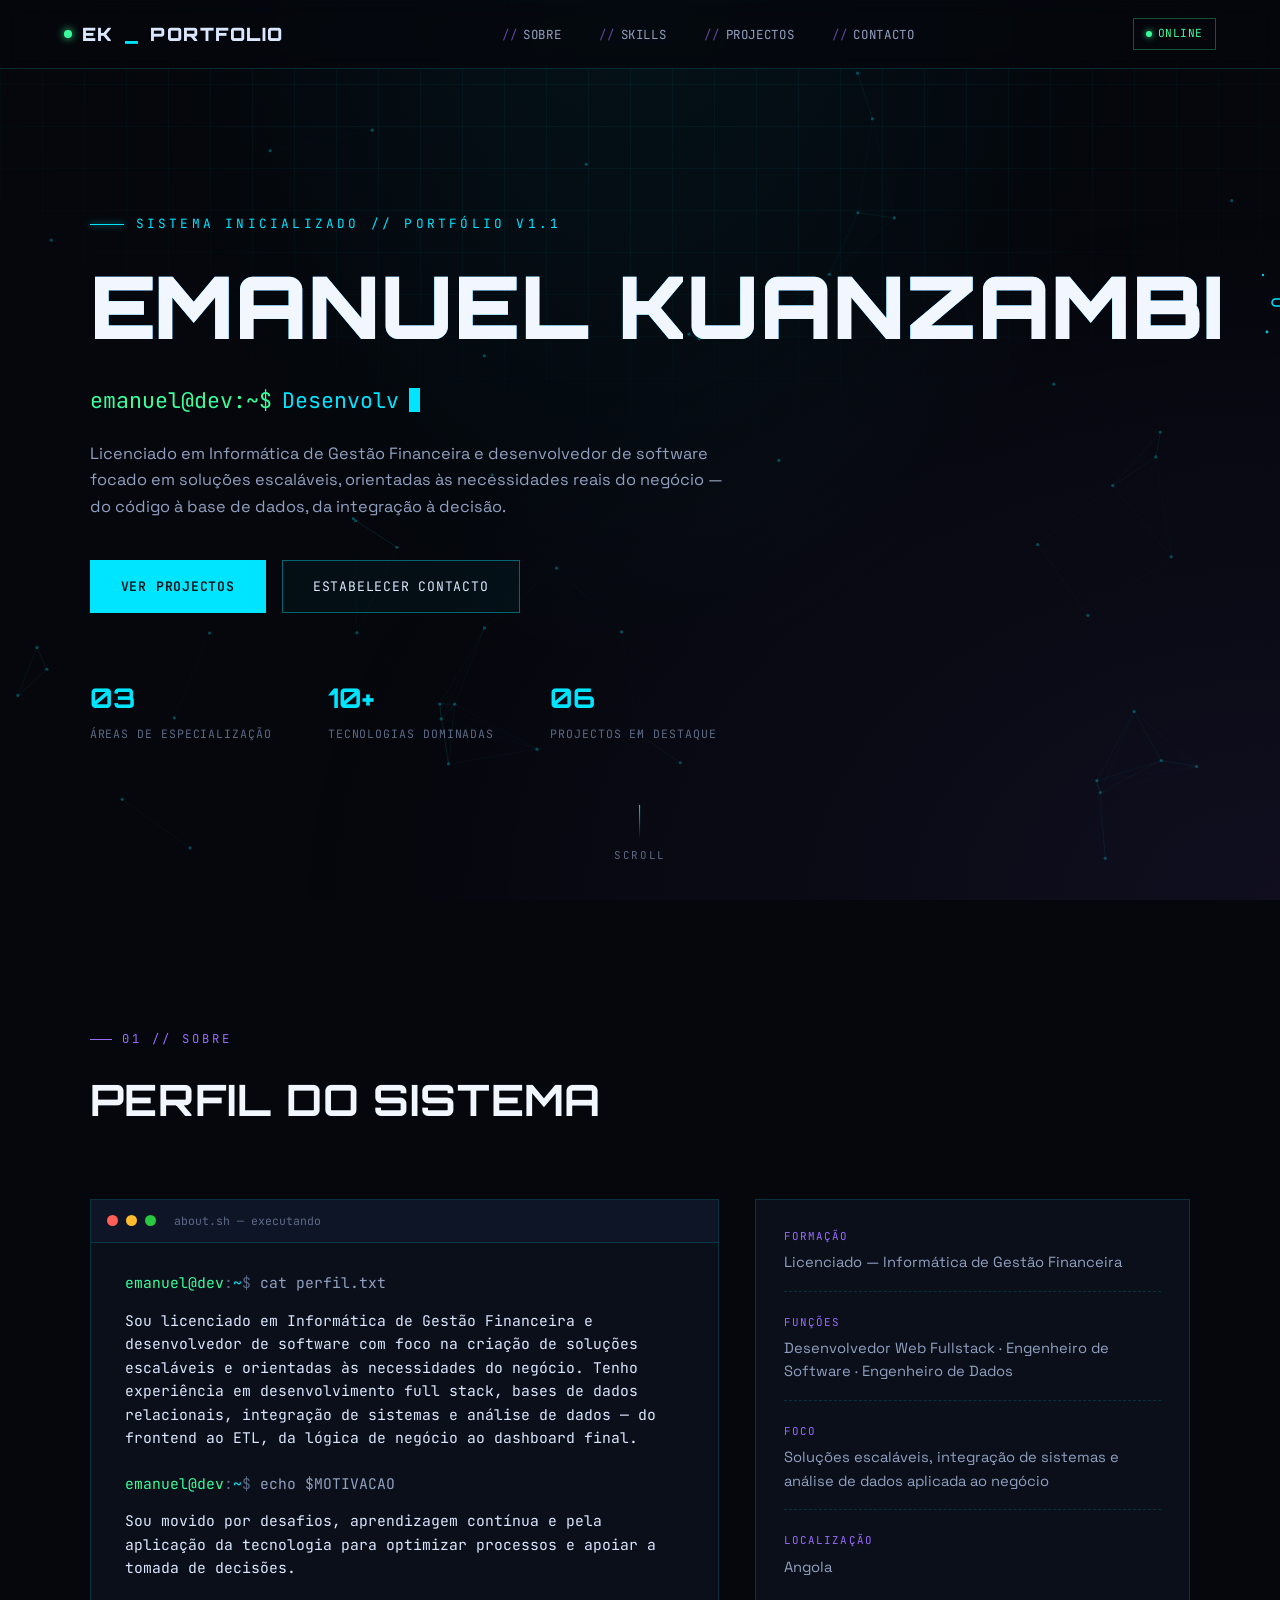
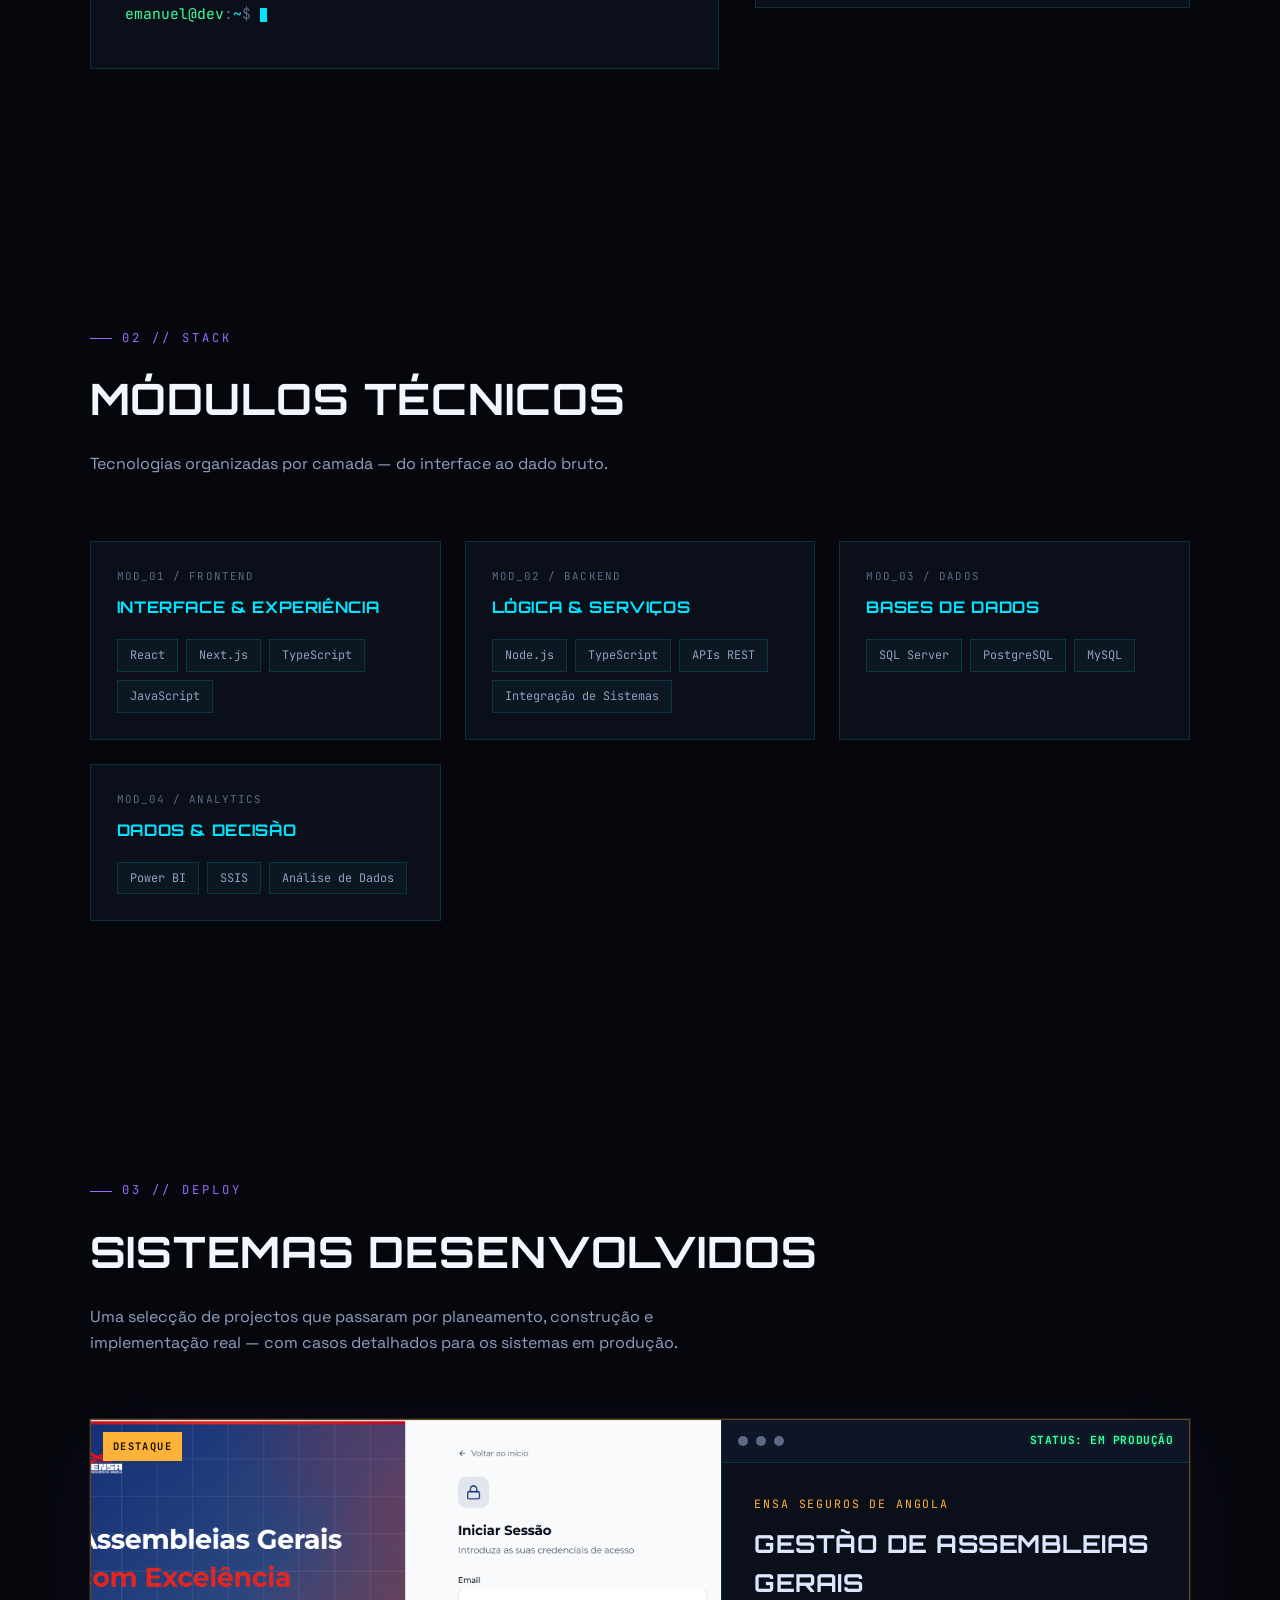
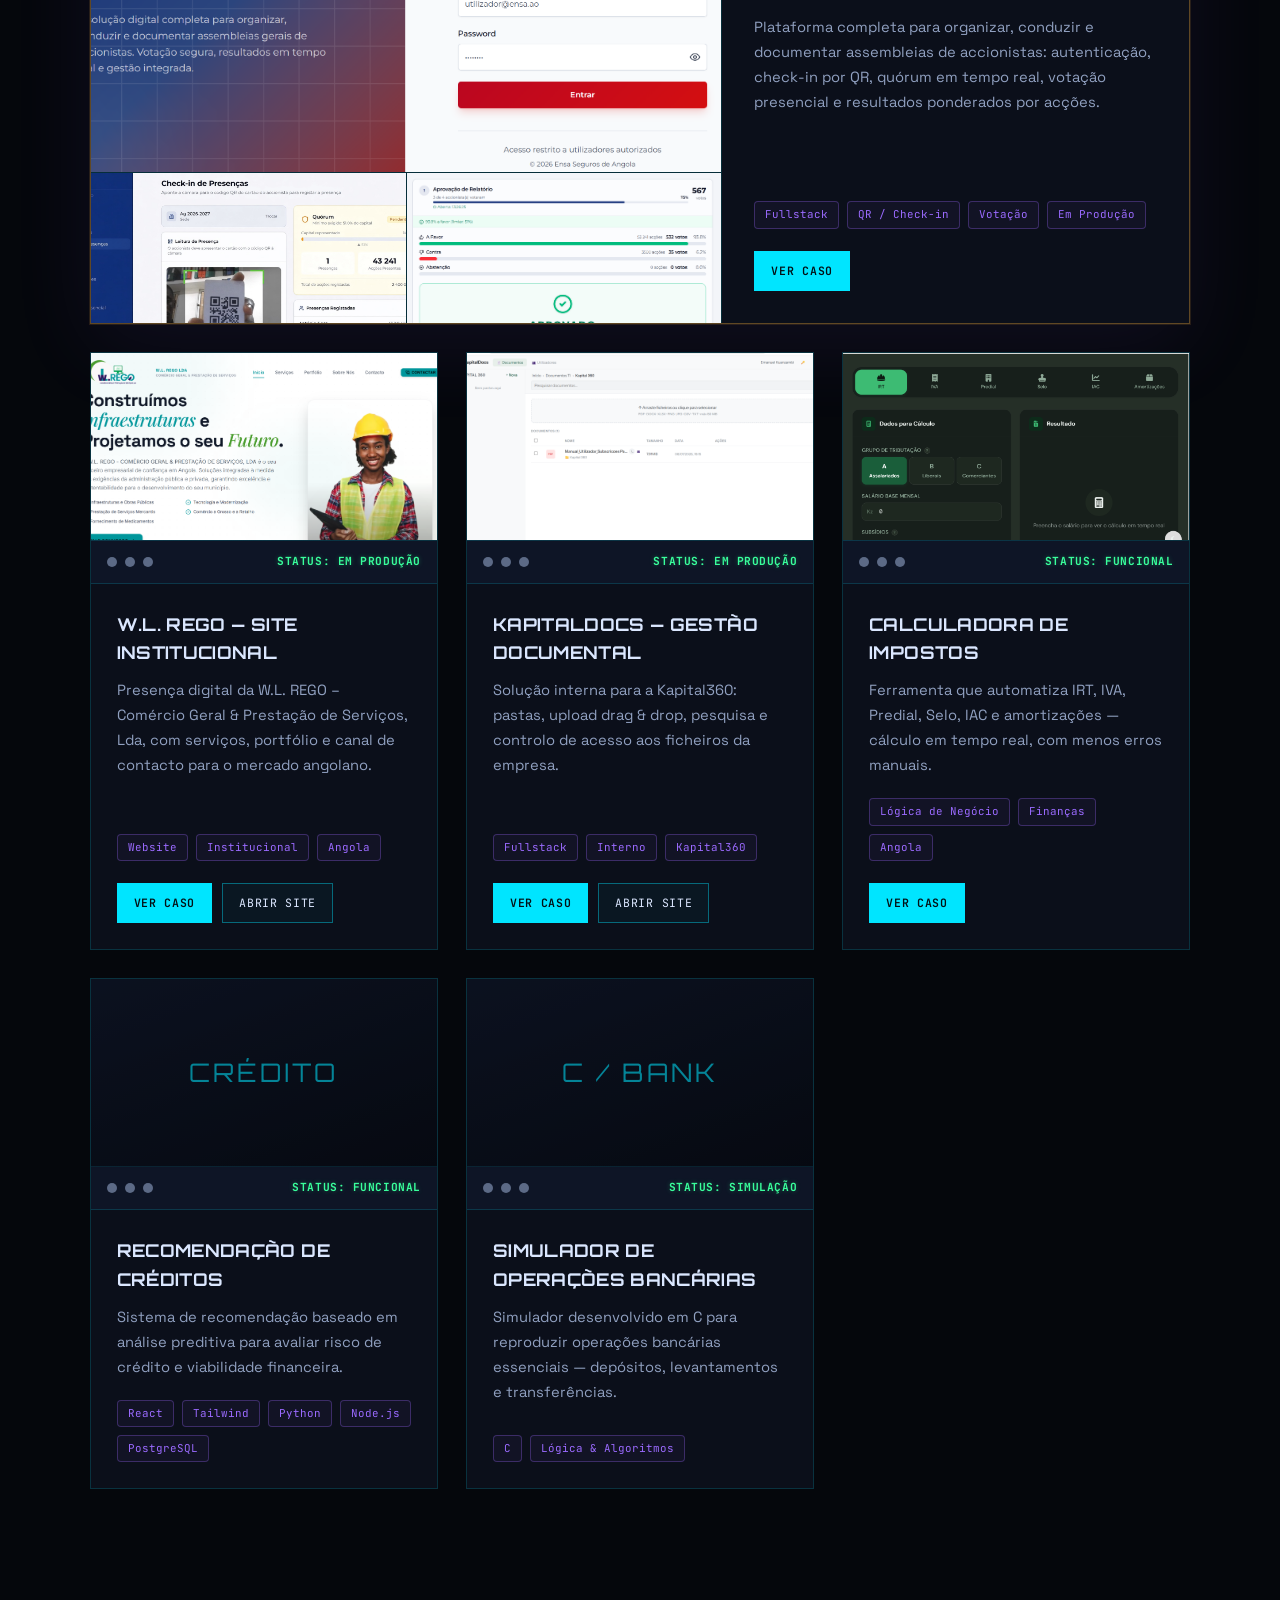
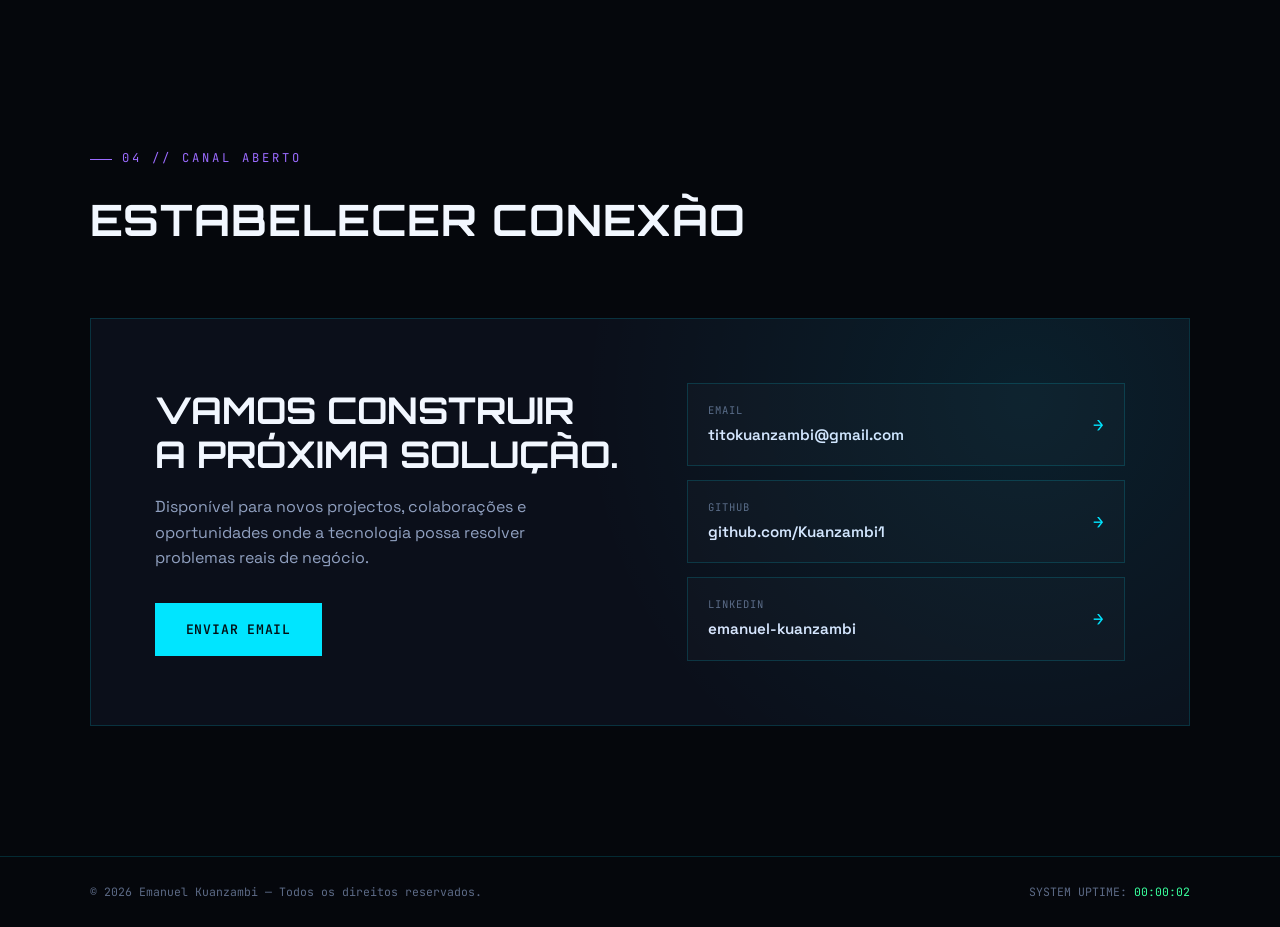
==== commit 2593e92a: "Adição de imagens e destaque nos projectos" ====
--- a/index.html
+++ b/index.html
@@ -4,359 +4,12 @@
 <meta charset="UTF-8">
 <meta name="viewport" content="width=device-width, initial-scale=1.0">
 <title>Emanuel Kuanzambi — Engenheiro de Software</title>
+<meta name="description" content="Portfólio de Emanuel Kuanzambi — Desenvolvedor Web Fullstack e Engenheiro de Software especializado em soluções escaláveis, sistemas em produção e dados.">
+<link rel="icon" type="image/svg+xml" href="data:image/svg+xml,%3Csvg xmlns='http://www.w3.org/2000/svg' viewBox='0 0 32 32'%3E%3Crect width='32' height='32' rx='6' fill='%2305070c'/%3E%3Cpath d='M7 16h6M10 8l8 8-8 8' stroke='%2300e5ff' stroke-width='2.5' stroke-linecap='round' stroke-linejoin='round' fill='none'/%3E%3Crect x='19' y='21' width='6' height='3' fill='%2339ff9c'/%3E%3C/svg%3E">
 <link rel="preconnect" href="https://fonts.googleapis.com">
 <link rel="preconnect" href="https://fonts.gstatic.com" crossorigin>
 <link href="https://fonts.googleapis.com/css2?family=Orbitron:wght@500;700;900&family=Space+Grotesk:wght@400;500;600;700&family=JetBrains+Mono:wght@400;500;600&display=swap" rel="stylesheet">
-<style>
-:root{
-  --bg: #05070c;
-  --bg-panel: #0b0f1a;
-  --bg-panel-alt: #0e1526;
-  --border: rgba(0, 229, 255, 0.16);
-  --border-strong: rgba(0, 229, 255, 0.4);
-  --cyan: #00e5ff;
-  --violet: #9b6bff;
-  --amber: #ffb238;
-  --green: #39ff9c;
-  --text: #dbe7ff;
-  --text-dim: #90a0c0;
-  --text-muted: #5c6a86;
-  --font-display: 'Orbitron', sans-serif;
-  --font-body: 'Space Grotesk', sans-serif;
-  --font-mono: 'JetBrains Mono', monospace;
-}
-
-*{margin:0;padding:0;box-sizing:border-box;}
-html{scroll-behavior:smooth;}
-body{
-  background:var(--bg);
-  color:var(--text);
-  font-family:var(--font-body);
-  overflow-x:hidden;
-  line-height:1.6;
-}
-::selection{background:var(--cyan);color:#000;}
-
-/* scrollbar */
-::-webkit-scrollbar{width:10px;}
-::-webkit-scrollbar-track{background:var(--bg);}
-::-webkit-scrollbar-thumb{background:linear-gradient(var(--cyan),var(--violet));border-radius:0;}
-
-/* ---------- BOOT SCREEN ---------- */
-#boot{
-  position:fixed;inset:0;z-index:999;background:#03050a;
-  display:flex;flex-direction:column;align-items:center;justify-content:center;
-  font-family:var(--font-mono);color:var(--green);
-  transition:opacity .6s ease, visibility .6s ease;
-}
-#boot.hide{opacity:0;visibility:hidden;pointer-events:none;}
-#boot-log{
-  width:min(520px,86vw);font-size:.8rem;line-height:1.9;color:var(--text-dim);min-height:220px;
-}
-#boot-log .ok{color:var(--green);}
-#boot-log .tag{color:var(--cyan);}
-#boot-bar{
-  width:min(520px,86vw);height:4px;background:#111827;margin-top:18px;overflow:hidden;border:1px solid var(--border);
-}
-#boot-bar span{display:block;height:100%;width:0%;background:linear-gradient(90deg,var(--cyan),var(--violet));transition:width 1.6s ease;}
-
-/* ---------- BACKGROUND CANVAS ---------- */
-#circuit-bg{
-  position:fixed;inset:0;z-index:0;opacity:.55;pointer-events:none;
-}
-.grid-overlay{
-  position:fixed;inset:0;z-index:0;pointer-events:none;
-  background-image:
-    linear-gradient(rgba(0,229,255,.045) 1px, transparent 1px),
-    linear-gradient(90deg, rgba(0,229,255,.045) 1px, transparent 1px);
-  background-size:42px 42px;
-  mask-image:radial-gradient(ellipse 80% 60% at 50% 0%, black 40%, transparent 90%);
-}
-.noise-vignette{
-  position:fixed;inset:0;z-index:0;pointer-events:none;
-  background:radial-gradient(ellipse at 50% -10%, rgba(0,229,255,.06), transparent 55%),
-             radial-gradient(ellipse at 100% 100%, rgba(155,107,255,.08), transparent 55%);
-}
-
-/* ---------- LAYOUT SHELL ---------- */
-main{position:relative;z-index:1;}
-
-/* ---------- NAV ---------- */
-nav{
-  position:fixed;top:0;left:0;right:0;z-index:100;
-  display:flex;align-items:center;justify-content:space-between;
-  padding:18px clamp(20px,5vw,64px);
-  background:rgba(5,7,12,.7);backdrop-filter:blur(10px);
-  border-bottom:1px solid var(--border);
-}
-.logo{
-  font-family:var(--font-display);font-weight:900;font-size:1.15rem;letter-spacing:.08em;
-  color:var(--text);display:flex;align-items:center;gap:10px;
-}
-.logo .dot{width:8px;height:8px;background:var(--green);border-radius:50%;box-shadow:0 0 8px var(--green);animation:pulse 1.8s infinite;}
-.logo span{color:var(--cyan);}
-@keyframes pulse{0%,100%{opacity:1;}50%{opacity:.35;}}
-
-.nav-links{display:flex;gap:clamp(16px,3vw,38px);list-style:none;}
-.nav-links a{
-  color:var(--text-dim);text-decoration:none;font-family:var(--font-mono);font-size:.78rem;
-  letter-spacing:.05em;text-transform:uppercase;position:relative;transition:color .25s;
-}
-.nav-links a::before{content:"//";color:var(--violet);margin-right:6px;opacity:.6;}
-.nav-links a:hover{color:var(--cyan);}
-.nav-status{
-  font-family:var(--font-mono);font-size:.7rem;color:var(--green);display:flex;align-items:center;gap:6px;
-  border:1px solid rgba(57,255,156,.3);padding:6px 12px;letter-spacing:.05em;
-}
-.nav-status::before{content:"";width:6px;height:6px;background:var(--green);border-radius:50%;box-shadow:0 0 6px var(--green);}
-.burger{display:none;background:none;border:1px solid var(--border-strong);color:var(--cyan);padding:8px 10px;font-family:var(--font-mono);cursor:pointer;}
-
-/* ---------- HERO ---------- */
-.hero{
-  min-height:100vh;display:flex;flex-direction:column;align-items:flex-start;justify-content:center;
-  padding:120px clamp(20px,7vw,90px) 60px;position:relative;
-}
-.eyebrow{
-  font-family:var(--font-mono);font-size:.8rem;color:var(--cyan);letter-spacing:.25em;text-transform:uppercase;
-  margin-bottom:22px;display:flex;align-items:center;gap:12px;
-}
-.eyebrow::before{content:"";width:34px;height:1px;background:var(--cyan);box-shadow:0 0 6px var(--cyan);}
-
-.hero h1{
-  font-family:var(--font-display);font-weight:900;
-  font-size:clamp(2.4rem,7vw,5.4rem);letter-spacing:.01em;line-height:1.1;
-  text-transform:uppercase;position:relative;color:#f2f7ff;
-  display:flex;align-items:center;gap:clamp(10px,2vw,28px);white-space:nowrap;
-}
-.hero h1 .glitch-wrap{position:relative;display:inline-block;}
-.hero h1 .glitch-wrap::before,
-.hero h1 .glitch-wrap::after{
-  content:attr(data-text);position:absolute;top:0;left:0;width:100%;overflow:hidden;
-  clip-path:inset(0 0 0 0);
-}
-.hero h1 .glitch-wrap::before{color:var(--cyan);z-index:-1;animation:glitchTop 5s infinite linear;}
-.hero h1 .glitch-wrap::after{color:var(--violet);z-index:-2;animation:glitchBot 6s infinite linear;}
-@keyframes glitchTop{
-  0%,92%,100%{transform:translate(0,0);clip-path:inset(0 0 95% 0);opacity:0;}
-  93%{transform:translate(-3px,-2px);clip-path:inset(10% 0 60% 0);opacity:.8;}
-  95%{transform:translate(3px,1px);clip-path:inset(50% 0 20% 0);opacity:.8;}
-  97%{transform:translate(-2px,0);clip-path:inset(0 0 95% 0);opacity:0;}
-}
-@keyframes glitchBot{
-  0%,90%,100%{transform:translate(0,0);clip-path:inset(80% 0 0 0);opacity:0;}
-  91%{transform:translate(3px,2px);clip-path:inset(70% 0 5% 0);opacity:.7;}
-  94%{transform:translate(-3px,-1px);clip-path:inset(30% 0 40% 0);opacity:.7;}
-  96%{transform:translate(2px,0);clip-path:inset(80% 0 0 0);opacity:0;}
-}
-
-.astro-container{
-  flex-shrink:0;width:clamp(64px,8vw,100px);height:clamp(64px,8vw,100px);
-  animation:astroFloat 4s ease-in-out infinite;
-}
-@keyframes astroFloat{
-  0%,100%{transform:translateY(0) rotate(-3deg);}
-  25%{transform:translateY(-6px) rotate(-1deg);}
-  50%{transform:translateY(-12px) rotate(3deg);}
-  75%{transform:translateY(-4px) rotate(1deg);}
-}
-@media (max-width:600px){
-  .astro-container{width:48px;height:48px;}
-}
-
-.role-line{
-  margin-top:26px;font-family:var(--font-mono);font-size:clamp(1rem,2.2vw,1.35rem);color:var(--text-dim);
-  display:flex;align-items:center;gap:10px;min-height:1.6em;
-}
-.role-line .prompt{color:var(--green);}
-.role-line #role-text{color:var(--cyan);}
-.role-line .cursor{display:inline-block;width:.55em;height:1.1em;background:var(--cyan);animation:blink 1s steps(1) infinite;}
-@keyframes blink{50%{opacity:0;}}
-
-.hero p.tagline{
-  margin-top:24px;max-width:640px;color:var(--text-dim);font-size:1.02rem;
-}
-.hero-ctas{display:flex;gap:16px;margin-top:40px;flex-wrap:wrap;}
-.btn{
-  font-family:var(--font-mono);font-size:.82rem;letter-spacing:.06em;text-transform:uppercase;
-  padding:15px 30px;text-decoration:none;position:relative;transition:.25s;border:1px solid var(--border-strong);
-  color:var(--text);background:rgba(0,229,255,.04);
-}
-.btn.primary{background:var(--cyan);color:#031015;border-color:var(--cyan);font-weight:600;}
-.btn.primary:hover{box-shadow:0 0 24px rgba(0,229,255,.5);transform:translateY(-2px);}
-.btn.ghost:hover{border-color:var(--cyan);color:var(--cyan);box-shadow:0 0 16px rgba(0,229,255,.2);transform:translateY(-2px);}
-
-.hero-stats{
-  display:flex;gap:clamp(20px,5vw,56px);margin-top:64px;flex-wrap:wrap;
-}
-.hero-stats .stat b{
-  display:block;font-family:var(--font-display);font-size:1.7rem;color:var(--cyan);
-}
-.hero-stats .stat span{font-family:var(--font-mono);font-size:.72rem;color:var(--text-muted);text-transform:uppercase;letter-spacing:.08em;}
-
-.scroll-cue{
-  position:absolute;bottom:36px;left:50%;transform:translateX(-50%);
-  font-family:var(--font-mono);font-size:.68rem;color:var(--text-muted);letter-spacing:.15em;
-  display:flex;flex-direction:column;align-items:center;gap:8px;text-transform:uppercase;
-}
-.scroll-cue .line{width:1px;height:34px;background:linear-gradient(var(--cyan),transparent);animation:scrollmove 1.8s infinite;}
-@keyframes scrollmove{0%{opacity:0;transform:scaleY(.3);transform-origin:top;}50%{opacity:1;transform:scaleY(1);}100%{opacity:0;transform:scaleY(.3);transform-origin:bottom;}}
-
-/* ---------- SECTION SHELL ---------- */
-section{padding:130px clamp(20px,7vw,90px);position:relative;}
-.section-head{margin-bottom:64px;max-width:760px;}
-.section-tag{
-  font-family:var(--font-mono);font-size:.76rem;color:var(--violet);letter-spacing:.25em;text-transform:uppercase;
-  display:flex;align-items:center;gap:10px;margin-bottom:16px;
-}
-.section-tag::before{content:"";width:22px;height:1px;background:var(--violet);}
-.section-head h2{
-  font-family:var(--font-display);font-weight:700;font-size:clamp(1.8rem,4vw,2.7rem);
-  text-transform:uppercase;color:#f2f7ff;letter-spacing:.02em;
-}
-.section-head p{margin-top:18px;color:var(--text-dim);font-size:1rem;max-width:620px;}
-
-.reveal{opacity:0;transform:translateY(28px);transition:opacity .7s ease, transform .7s ease;}
-.reveal.in{opacity:1;transform:translateY(0);}
-
-/* ---------- ABOUT ---------- */
-.about-grid{
-  display:grid;grid-template-columns:1.3fr .9fr;gap:36px;align-items:start;
-}
-.terminal{
-  background:var(--bg-panel);border:1px solid var(--border);
-}
-.terminal-head{
-  display:flex;align-items:center;gap:8px;padding:12px 16px;border-bottom:1px solid var(--border);
-  background:var(--bg-panel-alt);
-}
-.terminal-head span{width:11px;height:11px;border-radius:50%;display:inline-block;}
-.terminal-head span:nth-child(1){background:#ff5f57;}
-.terminal-head span:nth-child(2){background:#febc2e;}
-.terminal-head span:nth-child(3){background:#28c840;}
-.terminal-head b{
-  margin-left:10px;font-family:var(--font-mono);font-size:.72rem;color:var(--text-muted);font-weight:400;
-}
-.terminal-body{padding:28px clamp(18px,3vw,34px);font-family:var(--font-mono);font-size:.92rem;}
-.terminal-body .line{margin-bottom:14px;color:var(--text-dim);}
-.terminal-body .line .p1{color:var(--green);}
-.terminal-body .line .p2{color:var(--cyan);}
-.terminal-body .out{color:var(--text);padding-left:0;margin-bottom:22px;}
-.terminal-body .comment{color:var(--text-muted);}
-
-.info-panel{
-  border:1px solid var(--border);background:var(--bg-panel);padding:28px;display:flex;flex-direction:column;gap:22px;
-}
-.info-row{border-bottom:1px dashed var(--border);padding-bottom:16px;}
-.info-row:last-child{border-bottom:none;padding-bottom:0;}
-.info-row .label{font-family:var(--font-mono);font-size:.68rem;color:var(--violet);text-transform:uppercase;letter-spacing:.1em;margin-bottom:6px;}
-.info-row .value{font-family:var(--font-display);font-size:1.05rem;color:var(--text);}
-.info-row .value.small{font-family:var(--font-body);font-size:.92rem;color:var(--text-dim);}
-
-/* ---------- SKILLS ---------- */
-.skills-grid{display:grid;grid-template-columns:repeat(auto-fit,minmax(260px,1fr));gap:24px;}
-.skill-module{
-  border:1px solid var(--border);background:var(--bg-panel);padding:26px;position:relative;overflow:hidden;
-  transition:border-color .3s, transform .3s;
-}
-.skill-module::after{
-  content:"";position:absolute;top:0;left:-100%;width:100%;height:2px;
-  background:linear-gradient(90deg,transparent,var(--cyan),transparent);transition:left .8s;
-}
-.skill-module:hover{border-color:var(--border-strong);transform:translateY(-4px);}
-.skill-module:hover::after{left:100%;}
-.skill-module .mod-id{font-family:var(--font-mono);font-size:.68rem;color:var(--text-muted);letter-spacing:.1em;}
-.skill-module h3{
-  font-family:var(--font-display);font-size:1rem;text-transform:uppercase;color:var(--cyan);margin:10px 0 18px;
-  letter-spacing:.04em;
-}
-.tag-list{display:flex;flex-wrap:wrap;gap:8px;}
-.tag-list span{
-  font-family:var(--font-mono);font-size:.74rem;padding:6px 12px;border:1px solid var(--border);color:var(--text-dim);
-  background:rgba(0,229,255,.03);transition:.25s;
-}
-.tag-list span:hover{color:var(--cyan);border-color:var(--cyan);box-shadow:0 0 10px rgba(0,229,255,.25);}
-
-/* ---------- PROJECTS ---------- */
-.projects-grid{display:grid;grid-template-columns:repeat(auto-fit,minmax(320px,1fr));gap:28px;}
-.project-card{
-  border:1px solid var(--border);background:var(--bg-panel);display:flex;flex-direction:column;
-  transition:transform .4s cubic-bezier(0.175, 0.885, 0.32, 1.275), box-shadow .4s, border-color .4s;
-  position: relative; overflow: hidden;
-}
-.project-card::before{
-  content: ""; position: absolute; inset: 0; background: radial-gradient(800px circle at var(--mouse-x, 0) var(--mouse-y, 0), rgba(0,229,255,0.06), transparent 40%); opacity: 0; transition: opacity 0.5s; pointer-events: none;
-}
-.project-card:hover::before { opacity: 1; }
-.project-card:hover{transform:translateY(-8px) scale(1.02);border-color:var(--border-strong);box-shadow:0 20px 60px rgba(0,229,255,.12), 0 0 20px rgba(0,229,255,.05) inset;}
-.project-card .p-head{
-  display:flex;align-items:center;gap:8px;padding:12px 16px;border-bottom:1px solid var(--border);background:var(--bg-panel-alt);
-}
-.project-card .p-head span{width:10px;height:10px;border-radius:50%;background:var(--text-muted); transition: 0.3s;}
-.project-card:hover .p-head span.red { background: #ff5f57; box-shadow: 0 0 8px #ff5f57; }
-.project-card:hover .p-head span.yellow { background: #febc2e; box-shadow: 0 0 8px #febc2e; }
-.project-card:hover .p-head span.green { background: #28c840; box-shadow: 0 0 8px #28c840; }
-.project-card .p-head b{
-  font-family:var(--font-mono);font-size:.7rem;color:var(--green);margin-left:auto;letter-spacing:.05em; text-shadow: 0 0 5px rgba(57,255,156,.3);
-}
-.project-card .p-body{padding:26px;flex:1;display:flex;flex-direction:column; position: relative; z-index: 2;}
-.project-card h3{font-family:var(--font-display);font-size:1.1rem;color:var(--text);text-transform:uppercase;margin-bottom:12px;letter-spacing:.02em; transition: color 0.3s;}
-.project-card:hover h3{color:var(--cyan); text-shadow: 0 0 8px rgba(0,229,255,.3);}
-.project-card p{color:var(--text-dim);font-size:.92rem;flex:1; line-height: 1.7;}
-.project-card .p-tags{display:flex;flex-wrap:wrap;gap:8px;margin-top:20px;}
-.project-card .p-tags span{
-  font-family:var(--font-mono);font-size:.68rem;color:var(--violet);border:1px solid rgba(155,107,255,.3);padding:4px 10px; border-radius: 4px; transition: 0.3s; background: rgba(155,107,255,.05);
-}
-.project-card:hover .p-tags span{ border-color: var(--violet); box-shadow: 0 0 10px rgba(155,107,255,.2); background: rgba(155,107,255,.1); }
-
-/* ---------- CONTACT ---------- */
-.contact-panel{
-  border:1px solid var(--border);background:var(--bg-panel);padding:clamp(30px,5vw,64px);
-  display:grid;grid-template-columns:1.1fr 1fr;gap:50px;align-items:center;position:relative;overflow:hidden;
-}
-.contact-panel::before{
-  content:"";position:absolute;inset:0;
-  background:radial-gradient(circle at 85% 20%, rgba(0,229,255,.08), transparent 45%);
-  pointer-events:none;
-}
-.contact-left h2{
-  font-family:var(--font-display);font-size:clamp(1.6rem,3.4vw,2.3rem);text-transform:uppercase;color:#f2f7ff;line-height:1.2;
-}
-.contact-left p{margin-top:18px;color:var(--text-dim);max-width:440px;}
-.contact-left .btn{margin-top:32px;display:inline-block;}
-
-.connect-list{display:flex;flex-direction:column;gap:14px;}
-.connect-item{
-  display:flex;align-items:center;justify-content:space-between;gap:14px;
-  border:1px solid var(--border);padding:18px 20px;text-decoration:none;color:var(--text);
-  background:rgba(255,255,255,.015);transition:.25s;font-family:var(--font-mono);
-}
-.connect-item:hover{border-color:var(--cyan);background:rgba(0,229,255,.05);transform:translateX(4px);}
-.connect-item .c-label{display:flex;flex-direction:column;gap:4px;}
-.connect-item .c-label small{color:var(--text-muted);font-size:.66rem;letter-spacing:.1em;text-transform:uppercase;}
-.connect-item .c-label b{font-family:var(--font-body);font-weight:600;font-size:.95rem;color:var(--text);}
-.connect-item .arrow{color:var(--cyan);font-size:1.1rem;}
-
-/* ---------- FOOTER ---------- */
-footer{
-  border-top:1px solid var(--border);padding:26px clamp(20px,7vw,90px);
-  display:flex;justify-content:space-between;align-items:center;flex-wrap:wrap;gap:12px;
-  font-family:var(--font-mono);font-size:.72rem;color:var(--text-muted);
-}
-footer .uptime{color:var(--green);}
-
-/* ---------- RESPONSIVE ---------- */
-@media (max-width:900px){
-  .about-grid{grid-template-columns:1fr;}
-  .contact-panel{grid-template-columns:1fr;}
-  .nav-links{display:none;}
-}
-
-@media (prefers-reduced-motion: reduce){
-  *{animation-duration:.001ms !important;animation-iteration-count:1 !important;transition-duration:.001ms !important;scroll-behavior:auto !important;}
-}
-
-a:focus-visible, button:focus-visible{outline:2px solid var(--cyan);outline-offset:3px;}
-</style>
+<link rel="stylesheet" href="css/styles.css">
 </head>
 <body>
 
@@ -370,7 +23,7 @@
 <div class="noise-vignette"></div>
 
 <nav>
-  <div class="logo"><span class="dot"></span>EK<span>_</span>PORTFOLIO</div>
+  <a class="logo" href="index.html"><span class="dot"></span>EK<span>_</span>PORTFOLIO</a>
   <ul class="nav-links">
     <li><a href="#about">Sobre</a></li>
     <li><a href="#skills">Skills</a></li>
@@ -378,11 +31,16 @@
     <li><a href="#contact">Contacto</a></li>
   </ul>
   <div class="nav-status">ONLINE</div>
+  <button class="nav-toggle" id="nav-toggle" aria-label="Abrir menu de navegação">
+    <span></span>
+    <span></span>
+    <span></span>
+  </button>
 </nav>
 
 <main>
   <section class="hero">
-    <div class="eyebrow">SISTEMA INICIALIZADO // PORTFÓLIO v1.0</div>
+    <div class="eyebrow">SISTEMA INICIALIZADO // PORTFÓLIO v1.1</div>
     <h1><span class="glitch-wrap" data-text="EMANUEL KUANZAMBI">EMANUEL KUANZAMBI</span><span class="astro-container" aria-hidden="true"><svg viewBox="0 0 100 120" fill="none" xmlns="http://www.w3.org/2000/svg"><circle cx="50" cy="22" r="18" stroke="var(--cyan)" stroke-width="1.6"/><circle cx="50" cy="22" r="13" fill="var(--bg-panel)" stroke="var(--border-strong)" stroke-width=".8"/><path d="M42 19q8-6 16 0" stroke="var(--cyan)" stroke-width="1.2" opacity=".5"/><rect x="35" y="40" width="30" height="32" rx="7" stroke="var(--cyan)" stroke-width="1.6"/><circle cx="50" cy="52" r="4.5" fill="var(--amber)" opacity=".7"/><rect x="38" y="46" width="24" height="1.5" rx=".8" fill="var(--cyan)" opacity=".25"/><rect x="23" y="42" width="13" height="7" rx="3.5" stroke="var(--cyan)" stroke-width="1.5"/><rect x="64" y="42" width="13" height="7" rx="3.5" stroke="var(--cyan)" stroke-width="1.5"/><rect x="37" y="70" width="11" height="20" rx="5" stroke="var(--cyan)" stroke-width="1.5"/><rect x="52" y="70" width="11" height="20" rx="5" stroke="var(--cyan)" stroke-width="1.5"/><rect x="35" y="88" width="14" height="6" rx="3" stroke="var(--cyan)" stroke-width="1"/><rect x="51" y="88" width="14" height="6" rx="3" stroke="var(--cyan)" stroke-width="1"/><rect x="46" y="34" width="8" height="13" rx="3" fill="var(--bg-panel-alt)" stroke="var(--border)" stroke-width=".8"/><ellipse cx="50" cy="107" rx="4" ry="9" fill="var(--amber)" opacity=".5"><animate attributeName="ry" values="9;13;9" dur=".6s" repeatCount="indefinite"/></ellipse><circle cx="14" cy="18" r="1.2" fill="var(--cyan)" opacity=".5"><animate attributeName="opacity" values=".5;1;.5" dur="1.8s" repeatCount="indefinite"/></circle><circle cx="86" cy="44" r="1" fill="var(--violet)" opacity=".4"><animate attributeName="opacity" values=".4;1;.4" dur="2.2s" repeatCount="indefinite"/></circle><circle cx="18" cy="75" r="1.4" fill="var(--cyan)" opacity=".4"><animate attributeName="opacity" values=".4;1;.4" dur="1.5s" repeatCount="indefinite"/></circle></svg></span></h1>
     <div class="role-line">
       <span class="prompt">emanuel@dev:~$</span>
@@ -396,7 +54,7 @@
     <div class="hero-stats">
       <div class="stat"><b>03</b><span>Áreas de Especialização</span></div>
       <div class="stat"><b>10+</b><span>Tecnologias Dominadas</span></div>
-      <div class="stat"><b>05</b><span>Projectos em Destaque</span></div>
+      <div class="stat"><b>06</b><span>Projectos em Destaque</span></div>
     </div>
     <div class="scroll-cue"><span class="line"></span>SCROLL</div>
   </section>
@@ -483,49 +141,118 @@
     <div class="section-head reveal">
       <div class="section-tag">03 // Deploy</div>
       <h2>Sistemas desenvolvidos</h2>
-      <p>Uma selecção de projectos que passaram por planeamento, construção e implementação real.</p>
+      <p>Uma selecção de projectos que passaram por planeamento, construção e implementação real — com casos detalhados para os sistemas em produção.</p>
     </div>
     <div class="projects-grid">
-      <div class="project-card reveal">
-        <div class="p-head"><span class="red"></span><span class="yellow"></span><span class="green"></span><b>STATUS: EM PRODUÇÃO</b></div>
-        <div class="p-body">
-          <h3>Sistema de Gestão Documental</h3>
-          <p>Solução interna desenvolvida para a Kapital360, criada para organizar, controlar e agilizar o fluxo documental da empresa.</p>
+
+      <article class="project-card featured reveal">
+        <a class="featured-media" href="pages/project-ensa.html" aria-label="Ver caso de estudo Gestão de Assembleias Gerais ENSA">
+          <span class="p-badge">Destaque</span>
+          <img class="main" src="img/ensa-login.png" alt="Ecrã de login das Assembleias Gerais da ENSA">
+          <div class="p-thumbs">
+            <img src="img/ensa-checkin.jpg" alt="Check-in de presenças por código QR">
+            <img src="img/ensa-resultado.png" alt="Resultado de votação em tempo real">
+          </div>
+        </a>
+        <div class="featured-copy">
+          <div class="p-head">
+            <span class="dot-win red"></span><span class="dot-win yellow"></span><span class="dot-win green"></span>
+            <b>STATUS: EM PRODUÇÃO</b>
+          </div>
+          <div class="p-body">
+            <div class="p-kicker">ENSA Seguros de Angola</div>
+            <h3>Gestão de Assembleias Gerais</h3>
+            <p>Plataforma completa para organizar, conduzir e documentar assembleias de accionistas: autenticação, check-in por QR, quórum em tempo real, votação presencial e resultados ponderados por acções.</p>
+            <div class="p-tags"><span>Fullstack</span><span>QR / Check-in</span><span>Votação</span><span>Em Produção</span></div>
+            <div class="p-actions">
+              <a class="btn primary sm" href="pages/project-ensa.html">Ver caso</a>
+            </div>
+          </div>
+        </div>
+      </article>
+
+      <article class="project-card reveal">
+        <a class="p-preview" href="pages/project-wlrego.html">
+          <img src="img/wl-rego.png" alt="Website institucional da W.L. REGO">
+        </a>
+        <div class="p-head">
+          <span class="dot-win red"></span><span class="dot-win yellow"></span><span class="dot-win green"></span>
+          <b>STATUS: EM PRODUÇÃO</b>
+        </div>
+        <div class="p-body">
+          <h3>W.L. REGO — Site Institucional</h3>
+          <p>Presença digital da W.L. REGO – Comércio Geral &amp; Prestação de Serviços, Lda, com serviços, portfólio e canal de contacto para o mercado angolano.</p>
+          <div class="p-tags"><span>Website</span><span>Institucional</span><span>Angola</span></div>
+          <div class="p-actions">
+            <a class="btn primary sm" href="pages/project-wlrego.html">Ver caso</a>
+            <a class="btn ghost sm" href="https://wlrego.ao/" target="_blank" rel="noopener">Abrir site</a>
+          </div>
+        </div>
+      </article>
+
+      <article class="project-card reveal">
+        <a class="p-preview" href="pages/project-kapitaldocs.html">
+          <img src="img/docs-home.png" alt="Painel de documentos do KapitalDocs">
+        </a>
+        <div class="p-head">
+          <span class="dot-win red"></span><span class="dot-win yellow"></span><span class="dot-win green"></span>
+          <b>STATUS: EM PRODUÇÃO</b>
+        </div>
+        <div class="p-body">
+          <h3>KapitalDocs — Gestão Documental</h3>
+          <p>Solução interna para a Kapital360: pastas, upload drag &amp; drop, pesquisa e controlo de acesso aos ficheiros da empresa.</p>
           <div class="p-tags"><span>Fullstack</span><span>Interno</span><span>Kapital360</span></div>
-        </div>
-      </div>
-      <div class="project-card reveal">
-        <div class="p-head"><span class="red"></span><span class="yellow"></span><span class="green"></span><b>STATUS: FUNCIONAL</b></div>
+          <div class="p-actions">
+            <a class="btn primary sm" href="pages/project-kapitaldocs.html">Ver caso</a>
+            <a class="btn ghost sm" href="https://docs.kapital360.ao/" target="_blank" rel="noopener">Abrir site</a>
+          </div>
+        </div>
+      </article>
+
+      <article class="project-card reveal">
+        <a class="p-preview" href="pages/project-impostos.html">
+          <img src="img/calculadora-impostos.png" alt="Calculadora de impostos com cálculo de IRT">
+        </a>
+        <div class="p-head">
+          <span class="dot-win red"></span><span class="dot-win yellow"></span><span class="dot-win green"></span>
+          <b>STATUS: FUNCIONAL</b>
+        </div>
         <div class="p-body">
           <h3>Calculadora de Impostos</h3>
-          <p>Ferramenta que automatiza o cálculo de impostos, reduzindo erros manuais e agilizando a tomada de decisão financeira.</p>
-          <div class="p-tags"><span>Lógica de Negócio</span><span>Finanças</span></div>
-        </div>
-      </div>
-      <div class="project-card reveal">
-        <div class="p-head"><span class="red"></span><span class="yellow"></span><span class="green"></span><b>STATUS: EM PRODUÇÃO</b></div>
-        <div class="p-body">
-          <h3>Sistema de Gestão de Assembleias</h3>
-          <p>Plataforma para organizar, registar e acompanhar assembleias, do planeamento à acta final.</p>
-          <div class="p-tags"><span>Gestão</span><span>Em Produção</span></div>
-        </div>
-      </div>
-      <div class="project-card reveal">
-        <div class="p-head"><span class="red"></span><span class="yellow"></span><span class="green"></span><b>STATUS: FUNCIONAL</b></div>
+          <p>Ferramenta que automatiza IRT, IVA, Predial, Selo, IAC e amortizações — cálculo em tempo real, com menos erros manuais.</p>
+          <div class="p-tags"><span>Lógica de Negócio</span><span>Finanças</span><span>Angola</span></div>
+          <div class="p-actions">
+            <a class="btn primary sm" href="pages/project-impostos.html">Ver caso</a>
+          </div>
+        </div>
+      </article>
+
+      <article class="project-card reveal">
+        <div class="p-preview placeholder" aria-hidden="true">CRÉDITO</div>
+        <div class="p-head">
+          <span class="dot-win red"></span><span class="dot-win yellow"></span><span class="dot-win green"></span>
+          <b>STATUS: FUNCIONAL</b>
+        </div>
         <div class="p-body">
           <h3>Recomendação de Créditos</h3>
           <p>Sistema de recomendação baseado em análise preditiva para avaliar risco de crédito e viabilidade financeira.</p>
           <div class="p-tags"><span>React</span><span>Tailwind</span><span>Python</span><span>Node.js</span><span>PostgreSQL</span></div>
         </div>
-      </div>
-      <div class="project-card reveal">
-        <div class="p-head"><span class="red"></span><span class="yellow"></span><span class="green"></span><b>STATUS: SIMULAÇÃO</b></div>
+      </article>
+
+      <article class="project-card reveal">
+        <div class="p-preview placeholder" aria-hidden="true">C / BANK</div>
+        <div class="p-head">
+          <span class="dot-win red"></span><span class="dot-win yellow"></span><span class="dot-win green"></span>
+          <b>STATUS: SIMULAÇÃO</b>
+        </div>
         <div class="p-body">
           <h3>Simulador de Operações Bancárias</h3>
           <p>Simulador desenvolvido em C para reproduzir operações bancárias essenciais — depósitos, levantamentos e transferências.</p>
           <div class="p-tags"><span>C</span><span>Lógica &amp; Algoritmos</span></div>
         </div>
-      </div>
+      </article>
+
     </div>
   </section>
 
@@ -563,146 +290,6 @@
   <div>SYSTEM UPTIME: <span class="uptime" id="uptime">00:00:00</span></div>
 </footer>
 
-<script>
-document.getElementById('year').textContent = new Date().getFullYear();
-
-/* ---------- BOOT SEQUENCE ---------- */
-const bootLogEl = document.getElementById('boot-log');
-const bootBar = document.querySelector('#boot-bar span');
-const bootLines = [
-  ['> iniciando kernel de portfólio...', 'ok'],
-  ['> a carregar módulo <span class="tag">FRONTEND</span>...', 'ok'],
-  ['> a carregar módulo <span class="tag">BACKEND</span>...', 'ok'],
-  ['> a carregar módulo <span class="tag">DADOS</span>...', 'ok'],
-  ['> a estabelecer perfil: EMANUEL KUANZAMBI', 'ok'],
-  ['> todos os sistemas operacionais.', 'ok']
-];
-let bootDelay = 160;
-bootLines.forEach((l, i) => {
-  setTimeout(() => {
-    const div = document.createElement('div');
-    div.innerHTML = l[0];
-    if(l[1]==='ok'){ div.innerHTML += ' <span class="ok">[OK]</span>'; }
-    bootLogEl.appendChild(div);
-  }, bootDelay * (i+1));
-});
-setTimeout(()=>{ bootBar.style.width = '100%'; }, 120);
-setTimeout(()=>{
-  document.getElementById('boot').classList.add('hide');
-}, 1700);
-
-/* ---------- ROLE TYPEWRITER ---------- */
-const roles = ['Desenvolvedor Web Fullstack', 'Engenheiro de Software', 'Engenheiro de Dados'];
-const roleEl = document.getElementById('role-text');
-let ri = 0, ci = 0, deleting = false;
-function typeRole(){
-  const current = roles[ri];
-  if(!deleting){
-    ci++;
-    roleEl.textContent = current.slice(0, ci);
-    if(ci === current.length){ deleting = true; setTimeout(typeRole, 1400); return; }
-  } else {
-    ci--;
-    roleEl.textContent = current.slice(0, ci);
-    if(ci === 0){ deleting = false; ri = (ri+1) % roles.length; }
-  }
-  setTimeout(typeRole, deleting ? 35 : 65);
-}
-setTimeout(typeRole, 1900);
-
-/* ---------- SCROLL REVEAL ---------- */
-const reveals = document.querySelectorAll('.reveal');
-const io = new IntersectionObserver((entries)=>{
-  entries.forEach(e=>{ if(e.isIntersecting){ e.target.classList.add('in'); io.unobserve(e.target); } });
-}, {threshold:.15});
-reveals.forEach(el=>io.observe(el));
-
-/* ---------- CARDS HOVER EFFECT ---------- */
-document.querySelectorAll('.project-card').forEach(card => {
-  card.addEventListener('mousemove', e => {
-    const rect = card.getBoundingClientRect();
-    const x = e.clientX - rect.left;
-    const y = e.clientY - rect.top;
-    card.style.setProperty('--mouse-x', `${x}px`);
-    card.style.setProperty('--mouse-y', `${y}px`);
-  });
-});
-
-/* ---------- UPTIME COUNTER ---------- */
-const start = Date.now();
-setInterval(()=>{
-  const diff = Math.floor((Date.now()-start)/1000);
-  const h = String(Math.floor(diff/3600)).padStart(2,'0');
-  const m = String(Math.floor((diff%3600)/60)).padStart(2,'0');
-  const s = String(diff%60).padStart(2,'0');
-  document.getElementById('uptime').textContent = `${h}:${m}:${s}`;
-}, 1000);
-
-/* ---------- CIRCUIT CANVAS BACKGROUND ---------- */
-const canvas = document.getElementById('circuit-bg');
-const ctx = canvas.getContext('2d');
-let w, h, nodes = [];
-const reduceMotion = window.matchMedia('(prefers-reduced-motion: reduce)').matches;
-
-function resize(){
-  w = canvas.width = window.innerWidth;
-  h = canvas.height = window.innerHeight;
-}
-resize();
-window.addEventListener('resize', resize);
-
-const NODE_COUNT = Math.min(70, Math.floor((window.innerWidth*window.innerHeight)/22000));
-for(let i=0;i<NODE_COUNT;i++){
-  nodes.push({
-    x: Math.random()*w,
-    y: Math.random()*h,
-    vx: (Math.random()-0.5)*0.25,
-    vy: (Math.random()-0.5)*0.25
-  });
-}
-
-const mouse = {x:-9999, y:-9999};
-window.addEventListener('mousemove', e=>{ mouse.x = e.clientX; mouse.y = e.clientY; });
-
-function draw(){
-  ctx.clearRect(0,0,w,h);
-  for(let i=0;i<nodes.length;i++){
-    const n = nodes[i];
-    n.x += n.vx; n.y += n.vy;
-    if(n.x<0||n.x>w) n.vx*=-1;
-    if(n.y<0||n.y>h) n.vy*=-1;
-
-    for(let j=i+1;j<nodes.length;j++){
-      const m = nodes[j];
-      const dx = n.x-m.x, dy = n.y-m.y;
-      const dist = Math.sqrt(dx*dx+dy*dy);
-      if(dist < 140){
-        ctx.strokeStyle = `rgba(0,229,255,${(1-dist/140)*0.18})`;
-        ctx.lineWidth = 1;
-        ctx.beginPath();
-        ctx.moveTo(n.x,n.y);
-        ctx.lineTo(m.x,m.y);
-        ctx.stroke();
-      }
-    }
-    const dxm = n.x-mouse.x, dym = n.y-mouse.y;
-    const dm = Math.sqrt(dxm*dxm+dym*dym);
-    if(dm < 180){
-      ctx.strokeStyle = `rgba(155,107,255,${(1-dm/180)*0.35})`;
-      ctx.beginPath();
-      ctx.moveTo(n.x,n.y);
-      ctx.lineTo(mouse.x,mouse.y);
-      ctx.stroke();
-    }
-
-    ctx.fillStyle = 'rgba(0,229,255,0.55)';
-    ctx.beginPath();
-    ctx.arc(n.x,n.y,1.6,0,Math.PI*2);
-    ctx.fill();
-  }
-  if(!reduceMotion) requestAnimationFrame(draw);
-}
-draw();
-</script>
+<script src="js/app.js"></script>
 </body>
 </html>
--- a/css/styles.css
+++ b/css/styles.css
@@ -0,0 +1,512 @@
+:root{
+  --bg: #05070c;
+  --bg-panel: #0b0f1a;
+  --bg-panel-alt: #0e1526;
+  --border: rgba(0, 229, 255, 0.16);
+  --border-strong: rgba(0, 229, 255, 0.4);
+  --cyan: #00e5ff;
+  --violet: #9b6bff;
+  --amber: #ffb238;
+  --green: #39ff9c;
+  --text: #dbe7ff;
+  --text-dim: #90a0c0;
+  --text-muted: #5c6a86;
+  --font-display: 'Orbitron', sans-serif;
+  --font-body: 'Space Grotesk', sans-serif;
+  --font-mono: 'JetBrains Mono', monospace;
+}
+
+*{margin:0;padding:0;box-sizing:border-box;}
+html{scroll-behavior:smooth;}
+body{
+  background:var(--bg);
+  color:var(--text);
+  font-family:var(--font-body);
+  overflow-x:hidden;
+  line-height:1.6;
+}
+::selection{background:var(--cyan);color:#000;}
+
+::-webkit-scrollbar{width:10px;}
+::-webkit-scrollbar-track{background:var(--bg);}
+::-webkit-scrollbar-thumb{background:linear-gradient(var(--cyan),var(--violet));border-radius:0;}
+
+#boot{
+  position:fixed;inset:0;z-index:999;background:#03050a;
+  display:flex;flex-direction:column;align-items:center;justify-content:center;
+  font-family:var(--font-mono);color:var(--green);
+  transition:opacity .6s ease, visibility .6s ease;
+}
+#boot.hide{opacity:0;visibility:hidden;pointer-events:none;}
+#boot-log{
+  width:min(520px,86vw);font-size:.8rem;line-height:1.9;color:var(--text-dim);min-height:220px;
+}
+#boot-log .ok{color:var(--green);}
+#boot-log .tag{color:var(--cyan);}
+#boot-bar{
+  width:min(520px,86vw);height:4px;background:#111827;margin-top:18px;overflow:hidden;border:1px solid var(--border);
+}
+#boot-bar span{display:block;height:100%;width:0%;background:linear-gradient(90deg,var(--cyan),var(--violet));transition:width 1.6s ease;}
+
+#circuit-bg{
+  position:fixed;inset:0;z-index:0;opacity:.55;pointer-events:none;
+}
+.grid-overlay{
+  position:fixed;inset:0;z-index:0;pointer-events:none;
+  background-image:
+    linear-gradient(rgba(0,229,255,.045) 1px, transparent 1px),
+    linear-gradient(90deg, rgba(0,229,255,.045) 1px, transparent 1px);
+  background-size:42px 42px;
+  mask-image:radial-gradient(ellipse 80% 60% at 50% 0%, black 40%, transparent 90%);
+}
+.noise-vignette{
+  position:fixed;inset:0;z-index:0;pointer-events:none;
+  background:radial-gradient(ellipse at 50% -10%, rgba(0,229,255,.06), transparent 55%),
+             radial-gradient(ellipse at 100% 100%, rgba(155,107,255,.08), transparent 55%);
+}
+
+main{position:relative;z-index:1;}
+
+nav{
+  position:fixed;top:0;left:0;right:0;z-index:100;
+  display:flex;align-items:center;justify-content:space-between;
+  padding:18px clamp(20px,5vw,64px);
+  background:rgba(5,7,12,.7);backdrop-filter:blur(10px);
+  border-bottom:1px solid var(--border);
+}
+.logo{
+  font-family:var(--font-display);font-weight:900;font-size:1.15rem;letter-spacing:.08em;
+  color:var(--text);display:flex;align-items:center;gap:10px;text-decoration:none;
+}
+.logo .dot{width:8px;height:8px;background:var(--green);border-radius:50%;box-shadow:0 0 8px var(--green);animation:pulse 1.8s infinite;}
+.logo span{color:var(--cyan);}
+@keyframes pulse{0%,100%{opacity:1;}50%{opacity:.35;}}
+
+.nav-links{display:flex;gap:clamp(16px,3vw,38px);list-style:none;}
+.nav-links a{
+  color:var(--text-dim);text-decoration:none;font-family:var(--font-mono);font-size:.78rem;
+  letter-spacing:.05em;text-transform:uppercase;position:relative;transition:color .25s;
+}
+.nav-links a::before{content:"//";color:var(--violet);margin-right:6px;opacity:.6;}
+.nav-links a:hover{color:var(--cyan);}
+.nav-status{
+  font-family:var(--font-mono);font-size:.7rem;color:var(--green);display:flex;align-items:center;gap:6px;
+  border:1px solid rgba(57,255,156,.3);padding:6px 12px;letter-spacing:.05em;
+}
+.nav-status::before{content:"";width:6px;height:6px;background:var(--green);border-radius:50%;box-shadow:0 0 6px var(--green);}
+
+.hero{
+  min-height:100vh;display:flex;flex-direction:column;align-items:flex-start;justify-content:center;
+  padding:120px clamp(20px,7vw,90px) 60px;position:relative;
+}
+.eyebrow{
+  font-family:var(--font-mono);font-size:.8rem;color:var(--cyan);letter-spacing:.25em;text-transform:uppercase;
+  margin-bottom:22px;display:flex;align-items:center;gap:12px;
+}
+.eyebrow::before{content:"";width:34px;height:1px;background:var(--cyan);box-shadow:0 0 6px var(--cyan);}
+
+.hero h1{
+  font-family:var(--font-display);font-weight:900;
+  font-size:clamp(2.4rem,7vw,5.4rem);letter-spacing:.01em;line-height:1.1;
+  text-transform:uppercase;position:relative;color:#f2f7ff;
+  display:flex;align-items:center;gap:clamp(10px,2vw,28px);white-space:nowrap;
+}
+.hero h1 .glitch-wrap{position:relative;display:inline-block;}
+.hero h1 .glitch-wrap::before,
+.hero h1 .glitch-wrap::after{
+  content:attr(data-text);position:absolute;top:0;left:0;width:100%;overflow:hidden;
+  clip-path:inset(0 0 0 0);
+}
+.hero h1 .glitch-wrap::before{color:var(--cyan);z-index:-1;animation:glitchTop 5s infinite linear;}
+.hero h1 .glitch-wrap::after{color:var(--violet);z-index:-2;animation:glitchBot 6s infinite linear;}
+@keyframes glitchTop{
+  0%,92%,100%{transform:translate(0,0);clip-path:inset(0 0 95% 0);opacity:0;}
+  93%{transform:translate(-3px,-2px);clip-path:inset(10% 0 60% 0);opacity:.8;}
+  95%{transform:translate(3px,1px);clip-path:inset(50% 0 20% 0);opacity:.8;}
+  97%{transform:translate(-2px,0);clip-path:inset(0 0 95% 0);opacity:0;}
+}
+@keyframes glitchBot{
+  0%,90%,100%{transform:translate(0,0);clip-path:inset(80% 0 0 0);opacity:0;}
+  91%{transform:translate(3px,2px);clip-path:inset(70% 0 5% 0);opacity:.7;}
+  94%{transform:translate(-3px,-1px);clip-path:inset(30% 0 40% 0);opacity:.7;}
+  96%{transform:translate(2px,0);clip-path:inset(80% 0 0 0);opacity:0;}
+}
+
+.astro-container{
+  flex-shrink:0;width:clamp(64px,8vw,100px);height:clamp(64px,8vw,100px);
+  animation:astroFloat 4s ease-in-out infinite;
+}
+@keyframes astroFloat{
+  0%,100%{transform:translateY(0) rotate(-3deg);}
+  25%{transform:translateY(-6px) rotate(-1deg);}
+  50%{transform:translateY(-12px) rotate(3deg);}
+  75%{transform:translateY(-4px) rotate(1deg);}
+}
+@media (max-width:600px){
+  .astro-container{width:48px;height:48px;}
+}
+
+.role-line{
+  margin-top:26px;font-family:var(--font-mono);font-size:clamp(1rem,2.2vw,1.35rem);color:var(--text-dim);
+  display:flex;align-items:center;gap:10px;min-height:1.6em;
+}
+.role-line .prompt{color:var(--green);}
+.role-line #role-text{color:var(--cyan);}
+.role-line .cursor{display:inline-block;width:.55em;height:1.1em;background:var(--cyan);animation:blink 1s steps(1) infinite;}
+@keyframes blink{50%{opacity:0;}}
+
+.hero p.tagline{
+  margin-top:24px;max-width:640px;color:var(--text-dim);font-size:1.02rem;
+}
+.hero-ctas{display:flex;gap:16px;margin-top:40px;flex-wrap:wrap;}
+.btn{
+  font-family:var(--font-mono);font-size:.82rem;letter-spacing:.06em;text-transform:uppercase;
+  padding:15px 30px;text-decoration:none;position:relative;transition:.25s;border:1px solid var(--border-strong);
+  color:var(--text);background:rgba(0,229,255,.04);display:inline-block;
+}
+.btn.primary{background:var(--cyan);color:#031015;border-color:var(--cyan);font-weight:600;}
+.btn.primary:hover{box-shadow:0 0 24px rgba(0,229,255,.5);transform:translateY(-2px);}
+.btn.ghost:hover{border-color:var(--cyan);color:var(--cyan);box-shadow:0 0 16px rgba(0,229,255,.2);transform:translateY(-2px);}
+.btn.sm{padding:10px 16px;font-size:.72rem;}
+
+.hero-stats{
+  display:flex;gap:clamp(20px,5vw,56px);margin-top:64px;flex-wrap:wrap;
+}
+.hero-stats .stat b{
+  display:block;font-family:var(--font-display);font-size:1.7rem;color:var(--cyan);
+}
+.hero-stats .stat span{font-family:var(--font-mono);font-size:.72rem;color:var(--text-muted);text-transform:uppercase;letter-spacing:.08em;}
+
+.scroll-cue{
+  position:absolute;bottom:36px;left:50%;transform:translateX(-50%);
+  font-family:var(--font-mono);font-size:.68rem;color:var(--text-muted);letter-spacing:.15em;
+  display:flex;flex-direction:column;align-items:center;gap:8px;text-transform:uppercase;
+}
+.scroll-cue .line{width:1px;height:34px;background:linear-gradient(var(--cyan),transparent);animation:scrollmove 1.8s infinite;}
+@keyframes scrollmove{0%{opacity:0;transform:scaleY(.3);transform-origin:top;}50%{opacity:1;transform:scaleY(1);}100%{opacity:0;transform:scaleY(.3);transform-origin:bottom;}}
+
+section{padding:130px clamp(20px,7vw,90px);position:relative;}
+.section-head{margin-bottom:64px;max-width:760px;}
+.section-tag{
+  font-family:var(--font-mono);font-size:.76rem;color:var(--violet);letter-spacing:.25em;text-transform:uppercase;
+  display:flex;align-items:center;gap:10px;margin-bottom:16px;
+}
+.section-tag::before{content:"";width:22px;height:1px;background:var(--violet);}
+.section-head h2{
+  font-family:var(--font-display);font-weight:700;font-size:clamp(1.8rem,4vw,2.7rem);
+  text-transform:uppercase;color:#f2f7ff;letter-spacing:.02em;
+}
+.section-head p{margin-top:18px;color:var(--text-dim);font-size:1rem;max-width:620px;}
+
+.reveal{opacity:0;transform:translateY(28px);transition:opacity .7s ease, transform .7s ease;}
+.reveal.in{opacity:1;transform:translateY(0);}
+
+.about-grid{
+  display:grid;grid-template-columns:1.3fr .9fr;gap:36px;align-items:start;
+}
+.terminal{
+  background:var(--bg-panel);border:1px solid var(--border);
+}
+.terminal-head{
+  display:flex;align-items:center;gap:8px;padding:12px 16px;border-bottom:1px solid var(--border);
+  background:var(--bg-panel-alt);
+}
+.terminal-head span{width:11px;height:11px;border-radius:50%;display:inline-block;}
+.terminal-head span:nth-child(1){background:#ff5f57;}
+.terminal-head span:nth-child(2){background:#febc2e;}
+.terminal-head span:nth-child(3){background:#28c840;}
+.terminal-head b{
+  margin-left:10px;font-family:var(--font-mono);font-size:.72rem;color:var(--text-muted);font-weight:400;
+}
+.terminal-body{padding:28px clamp(18px,3vw,34px);font-family:var(--font-mono);font-size:.92rem;}
+.terminal-body .line{margin-bottom:14px;color:var(--text-dim);}
+.terminal-body .line .p1{color:var(--green);}
+.terminal-body .line .p2{color:var(--cyan);}
+.terminal-body .out{color:var(--text);padding-left:0;margin-bottom:22px;}
+.terminal-body .comment{color:var(--text-muted);}
+
+.info-panel{
+  border:1px solid var(--border);background:var(--bg-panel);padding:28px;display:flex;flex-direction:column;gap:22px;
+}
+.info-row{border-bottom:1px dashed var(--border);padding-bottom:16px;}
+.info-row:last-child{border-bottom:none;padding-bottom:0;}
+.info-row .label{font-family:var(--font-mono);font-size:.68rem;color:var(--violet);text-transform:uppercase;letter-spacing:.1em;margin-bottom:6px;}
+.info-row .value{font-family:var(--font-display);font-size:1.05rem;color:var(--text);}
+.info-row .value.small{font-family:var(--font-body);font-size:.92rem;color:var(--text-dim);}
+
+.skills-grid{display:grid;grid-template-columns:repeat(auto-fit,minmax(260px,1fr));gap:24px;}
+.skill-module{
+  border:1px solid var(--border);background:var(--bg-panel);padding:26px;position:relative;overflow:hidden;
+  transition:border-color .3s, transform .3s;
+}
+.skill-module::after{
+  content:"";position:absolute;top:0;left:-100%;width:100%;height:2px;
+  background:linear-gradient(90deg,transparent,var(--cyan),transparent);transition:left .8s;
+}
+.skill-module:hover{border-color:var(--border-strong);transform:translateY(-4px);}
+.skill-module:hover::after{left:100%;}
+.skill-module .mod-id{font-family:var(--font-mono);font-size:.68rem;color:var(--text-muted);letter-spacing:.1em;}
+.skill-module h3{
+  font-family:var(--font-display);font-size:1rem;text-transform:uppercase;color:var(--cyan);margin:10px 0 18px;
+  letter-spacing:.04em;
+}
+.tag-list{display:flex;flex-wrap:wrap;gap:8px;}
+.tag-list span{
+  font-family:var(--font-mono);font-size:.74rem;padding:6px 12px;border:1px solid var(--border);color:var(--text-dim);
+  background:rgba(0,229,255,.03);transition:.25s;
+}
+.tag-list span:hover{color:var(--cyan);border-color:var(--cyan);box-shadow:0 0 10px rgba(0,229,255,.25);}
+
+.projects-grid{
+  display:grid;
+  grid-template-columns:repeat(auto-fit,minmax(320px,1fr));
+  gap:28px;
+}
+.project-card{
+  border:1px solid var(--border);background:var(--bg-panel);display:flex;flex-direction:column;
+  transition:transform .4s cubic-bezier(0.175, 0.885, 0.32, 1.275), box-shadow .4s, border-color .4s;
+  position:relative;overflow:hidden;
+}
+.project-card::before{
+  content:"";position:absolute;inset:0;background:radial-gradient(800px circle at var(--mouse-x, 0) var(--mouse-y, 0), rgba(0,229,255,0.06), transparent 40%);opacity:0;transition:opacity 0.5s;pointer-events:none;z-index:1;
+}
+.project-card:hover::before{opacity:1;}
+.project-card:hover{transform:translateY(-8px) scale(1.02);border-color:var(--border-strong);box-shadow:0 20px 60px rgba(0,229,255,.12), 0 0 20px rgba(0,229,255,.05) inset;}
+.project-card .p-head{
+  display:flex;align-items:center;gap:8px;padding:12px 16px;border-bottom:1px solid var(--border);background:var(--bg-panel-alt);
+}
+.project-card .p-head span.dot-win{width:10px;height:10px;border-radius:50%;background:var(--text-muted);transition:0.3s;}
+.project-card:hover .p-head span.red{background:#ff5f57;box-shadow:0 0 8px #ff5f57;}
+.project-card:hover .p-head span.yellow{background:#febc2e;box-shadow:0 0 8px #febc2e;}
+.project-card:hover .p-head span.green{background:#28c840;box-shadow:0 0 8px #28c840;}
+.project-card .p-head b{
+  font-family:var(--font-mono);font-size:.7rem;color:var(--green);margin-left:auto;letter-spacing:.05em;text-shadow:0 0 5px rgba(57,255,156,.3);
+}
+.project-card .p-body{padding:26px;flex:1;display:flex;flex-direction:column;position:relative;z-index:2;}
+.project-card h3{font-family:var(--font-display);font-size:1.1rem;color:var(--text);text-transform:uppercase;margin-bottom:12px;letter-spacing:.02em;transition:color 0.3s;}
+.project-card:hover h3{color:var(--cyan);text-shadow:0 0 8px rgba(0,229,255,.3);}
+.project-card p{color:var(--text-dim);font-size:.92rem;flex:1;line-height:1.7;}
+.project-card .p-tags{display:flex;flex-wrap:wrap;gap:8px;margin-top:20px;}
+.project-card .p-tags span{
+  font-family:var(--font-mono);font-size:.68rem;color:var(--violet);border:1px solid rgba(155,107,255,.3);padding:4px 10px;border-radius:4px;transition:0.3s;background:rgba(155,107,255,.05);
+}
+.project-card:hover .p-tags span{border-color:var(--violet);box-shadow:0 0 10px rgba(155,107,255,.2);background:rgba(155,107,255,.1);}
+
+.p-preview{
+  display:block;height:188px;overflow:hidden;position:relative;
+  background:linear-gradient(160deg, #0e1526, #05070c);
+  border-bottom:1px solid var(--border);
+}
+.p-preview img{
+  width:100%;height:100%;object-fit:cover;object-position:top center;
+  transition:transform .55s ease;
+}
+.project-card:hover .p-preview img{transform:scale(1.06);}
+.p-preview.placeholder{
+  display:flex;align-items:center;justify-content:center;
+  font-family:var(--font-display);font-size:1.6rem;letter-spacing:.12em;color:var(--cyan);
+  opacity:.55;
+}
+.p-badge{
+  position:absolute;top:12px;left:12px;z-index:3;
+  font-family:var(--font-mono);font-size:.65rem;letter-spacing:.14em;text-transform:uppercase;
+  background:var(--amber);color:#1a1200;padding:6px 10px;font-weight:700;
+}
+.p-actions{display:flex;flex-wrap:wrap;gap:10px;margin-top:22px;}
+
+.project-card.featured{
+  grid-column:1 / -1;
+  display:grid;
+  grid-template-columns:1.15fr .85fr;
+  border-color:rgba(255,178,56,.35);
+  box-shadow:0 0 0 1px rgba(255,178,56,.12), 0 24px 80px rgba(155,107,255,.08);
+}
+.project-card.featured:hover{
+  transform:translateY(-6px);
+  border-color:rgba(255,178,56,.55);
+  box-shadow:0 24px 80px rgba(255,178,56,.12), 0 0 30px rgba(0,229,255,.08) inset;
+}
+.project-card.featured .featured-media{
+  position:relative;min-height:340px;border-right:1px solid var(--border);
+  background:#070b14;
+}
+.project-card.featured .featured-media img.main{
+  width:100%;height:70%;object-fit:cover;object-position:top;display:block;
+}
+.project-card.featured .p-thumbs{
+  display:grid;grid-template-columns:1fr 1fr;height:30%;
+}
+.project-card.featured .p-thumbs img{
+  width:100%;height:100%;object-fit:cover;object-position:top;border-top:1px solid var(--border);
+}
+.project-card.featured .p-thumbs img:last-child{border-left:1px solid var(--border);}
+.project-card.featured .featured-copy{
+  display:flex;flex-direction:column;position:relative;z-index:2;
+}
+.project-card.featured .p-body{padding:32px;}
+.project-card.featured h3{font-size:clamp(1.2rem,2.2vw,1.55rem);}
+.project-card.featured .p-kicker{
+  font-family:var(--font-mono);font-size:.72rem;color:var(--amber);letter-spacing:.16em;text-transform:uppercase;margin-bottom:10px;
+}
+
+.contact-panel{
+  border:1px solid var(--border);background:var(--bg-panel);padding:clamp(30px,5vw,64px);
+  display:grid;grid-template-columns:1.1fr 1fr;gap:50px;align-items:center;position:relative;overflow:hidden;
+}
+.contact-panel::before{
+  content:"";position:absolute;inset:0;
+  background:radial-gradient(circle at 85% 20%, rgba(0,229,255,.08), transparent 45%);
+  pointer-events:none;
+}
+.contact-left h2{
+  font-family:var(--font-display);font-size:clamp(1.6rem,3.4vw,2.3rem);text-transform:uppercase;color:#f2f7ff;line-height:1.2;
+}
+.contact-left p{margin-top:18px;color:var(--text-dim);max-width:440px;}
+.contact-left .btn{margin-top:32px;display:inline-block;}
+
+.connect-list{display:flex;flex-direction:column;gap:14px;}
+.connect-item{
+  display:flex;align-items:center;justify-content:space-between;gap:14px;
+  border:1px solid var(--border);padding:18px 20px;text-decoration:none;color:var(--text);
+  background:rgba(255,255,255,.015);transition:.25s;font-family:var(--font-mono);
+}
+.connect-item:hover{border-color:var(--cyan);background:rgba(0,229,255,.05);transform:translateX(4px);}
+.connect-item .c-label{display:flex;flex-direction:column;gap:4px;}
+.connect-item .c-label small{color:var(--text-muted);font-size:.66rem;letter-spacing:.1em;text-transform:uppercase;}
+.connect-item .c-label b{font-family:var(--font-body);font-weight:600;font-size:.95rem;color:var(--text);}
+.connect-item .arrow{color:var(--cyan);font-size:1.1rem;}
+
+footer{
+  border-top:1px solid var(--border);padding:26px clamp(20px,7vw,90px);
+  display:flex;justify-content:space-between;align-items:center;flex-wrap:wrap;gap:12px;
+  font-family:var(--font-mono);font-size:.72rem;color:var(--text-muted);position:relative;z-index:1;
+}
+footer .uptime{color:var(--green);}
+
+.case{
+  padding:140px clamp(20px,7vw,90px) 80px;
+}
+.back-link{
+  font-family:var(--font-mono);font-size:.78rem;color:var(--cyan);text-decoration:none;letter-spacing:.06em;
+  display:inline-flex;align-items:center;gap:8px;margin-bottom:28px;
+}
+.back-link:hover{text-shadow:0 0 10px rgba(0,229,255,.4);}
+.case h1{
+  font-family:var(--font-display);font-weight:700;
+  font-size:clamp(1.8rem,4.2vw,3.1rem);text-transform:uppercase;color:#f2f7ff;line-height:1.15;letter-spacing:.02em;
+}
+.case .lede{
+  margin-top:22px;max-width:720px;color:var(--text-dim);font-size:1.05rem;
+}
+.case-meta{
+  display:flex;flex-wrap:wrap;gap:28px;margin:36px 0 42px;
+}
+.case-meta .item .label{
+  font-family:var(--font-mono);font-size:.66rem;color:var(--violet);letter-spacing:.12em;text-transform:uppercase;margin-bottom:6px;
+}
+.case-meta .item .value{color:var(--text);font-size:.95rem;}
+.case-hero-img{
+  border:1px solid var(--border);background:var(--bg-panel);overflow:hidden;margin-bottom:48px;
+}
+.case-hero-img img{width:100%;display:block;max-height:560px;object-fit:cover;object-position:top;}
+.case-layout{
+  display:grid;grid-template-columns:1.35fr .75fr;gap:36px;align-items:start;margin-bottom:56px;
+}
+.case-copy h2{
+  font-family:var(--font-display);font-size:1.05rem;text-transform:uppercase;color:var(--cyan);letter-spacing:.06em;margin:28px 0 12px;
+}
+.case-copy h2:first-child{margin-top:0;}
+.case-copy p,.case-copy li{color:var(--text-dim);font-size:.98rem;}
+.case-copy ul{padding-left:18px;display:flex;flex-direction:column;gap:10px;}
+.case-aside{
+  border:1px solid var(--border);background:var(--bg-panel);padding:26px;
+}
+.case-aside h3{
+  font-family:var(--font-mono);font-size:.7rem;color:var(--text-muted);letter-spacing:.14em;text-transform:uppercase;margin-bottom:16px;
+}
+.case-aside .mod{
+  border-bottom:1px dashed var(--border);padding:12px 0;font-size:.9rem;color:var(--text);
+}
+.case-aside .mod:last-child{border-bottom:none;}
+.gallery{
+  display:grid;grid-template-columns:repeat(auto-fit,minmax(280px,1fr));gap:18px;
+}
+.gallery figure{
+  border:1px solid var(--border);background:var(--bg-panel);overflow:hidden;
+}
+.gallery img{width:100%;height:220px;object-fit:cover;object-position:top;display:block;}
+.gallery figcaption{
+  font-family:var(--font-mono);font-size:.68rem;color:var(--text-muted);padding:12px 14px;letter-spacing:.04em;
+}
+.case-cta{
+  margin-top:56px;display:flex;flex-wrap:wrap;gap:14px;
+}
+
+.nav-toggle{
+  display:none;
+  background:rgba(0,229,255,.05);
+  border:1px solid var(--border);
+  padding:10px 12px;
+  cursor:pointer;
+  flex-direction:column;
+  gap:5px;
+  border-radius:2px;
+  transition:.25s;
+}
+.nav-toggle:hover{
+  border-color:var(--cyan);
+  box-shadow:0 0 10px rgba(0,229,255,.2);
+}
+.nav-toggle span{
+  display:block;
+  width:20px;
+  height:2px;
+  background:var(--cyan);
+  transition:transform .3s ease, opacity .3s ease;
+}
+
+@media (max-width:900px){
+  .about-grid{grid-template-columns:1fr;}
+  .contact-panel{grid-template-columns:1fr;}
+  .nav-toggle{display:flex;}
+  .nav-links{
+    display:flex;
+    flex-direction:column;
+    position:absolute;
+    top:100%;
+    left:0;
+    right:0;
+    background:rgba(7,11,20,0.97);
+    backdrop-filter:blur(18px);
+    border-bottom:1px solid var(--border);
+    padding:22px 28px;
+    gap:18px;
+    transform:translateY(-12px);
+    opacity:0;
+    pointer-events:none;
+    transition:all .3s cubic-bezier(0.16, 1, 0.3, 1);
+  }
+  nav.nav-open .nav-links{
+    transform:translateY(0);
+    opacity:1;
+    pointer-events:auto;
+    box-shadow:0 16px 40px rgba(0,0,0,0.7);
+  }
+  nav.nav-open .nav-toggle span:nth-child(1){transform:translateY(7px) rotate(45deg);}
+  nav.nav-open .nav-toggle span:nth-child(2){opacity:0;}
+  nav.nav-open .nav-toggle span:nth-child(3){transform:translateY(-7px) rotate(-45deg);}
+  .nav-status{display:none;}
+  .project-card.featured{grid-template-columns:1fr;}
+  .project-card.featured .featured-media{min-height:auto;border-right:none;border-bottom:1px solid var(--border);}
+  .project-card.featured .featured-media img.main{height:220px;}
+  .project-card.featured .p-thumbs{height:110px;}
+  .case-layout{grid-template-columns:1fr;}
+  .hero h1{white-space:normal;}
+}
+
+@media (prefers-reduced-motion: reduce){
+  *{animation-duration:.001ms !important;animation-iteration-count:1 !important;transition-duration:.001ms !important;scroll-behavior:auto !important;}
+}
+
+a:focus-visible, button:focus-visible{outline:2px solid var(--cyan);outline-offset:3px;}
+
